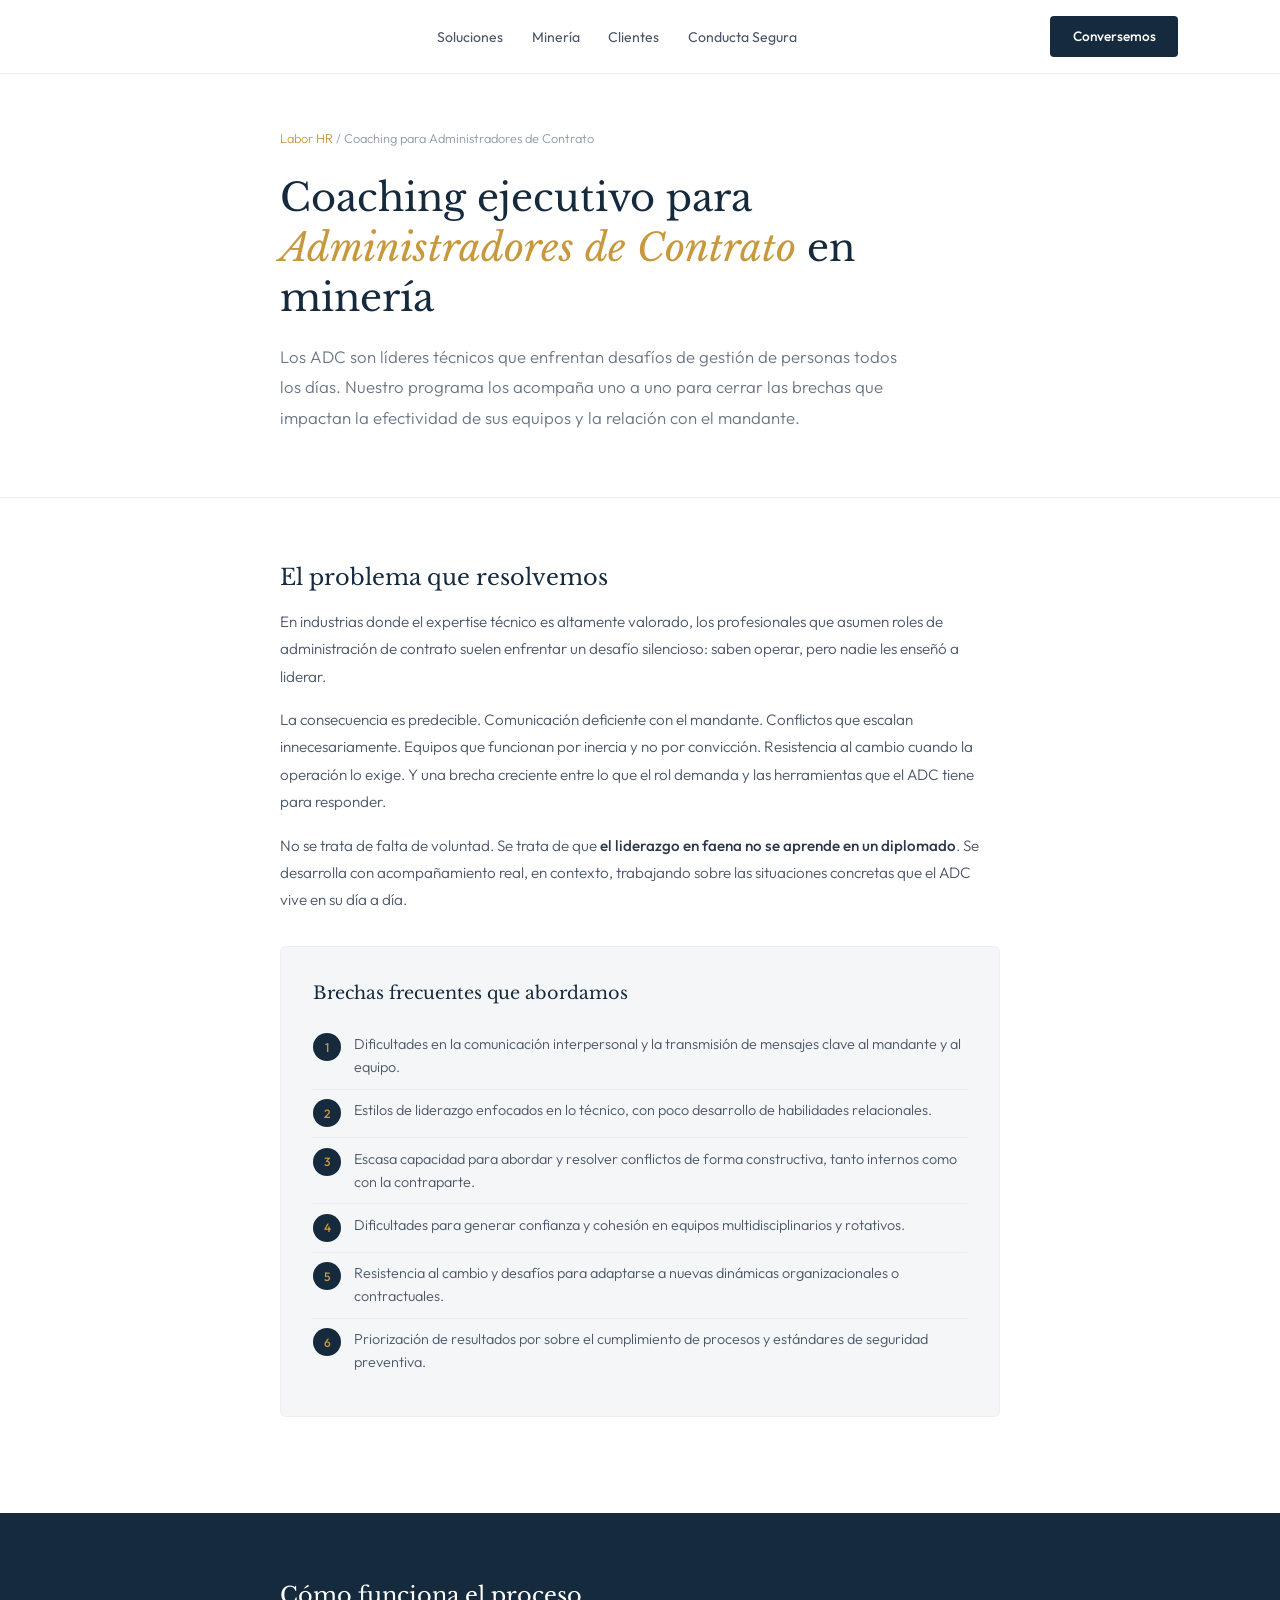
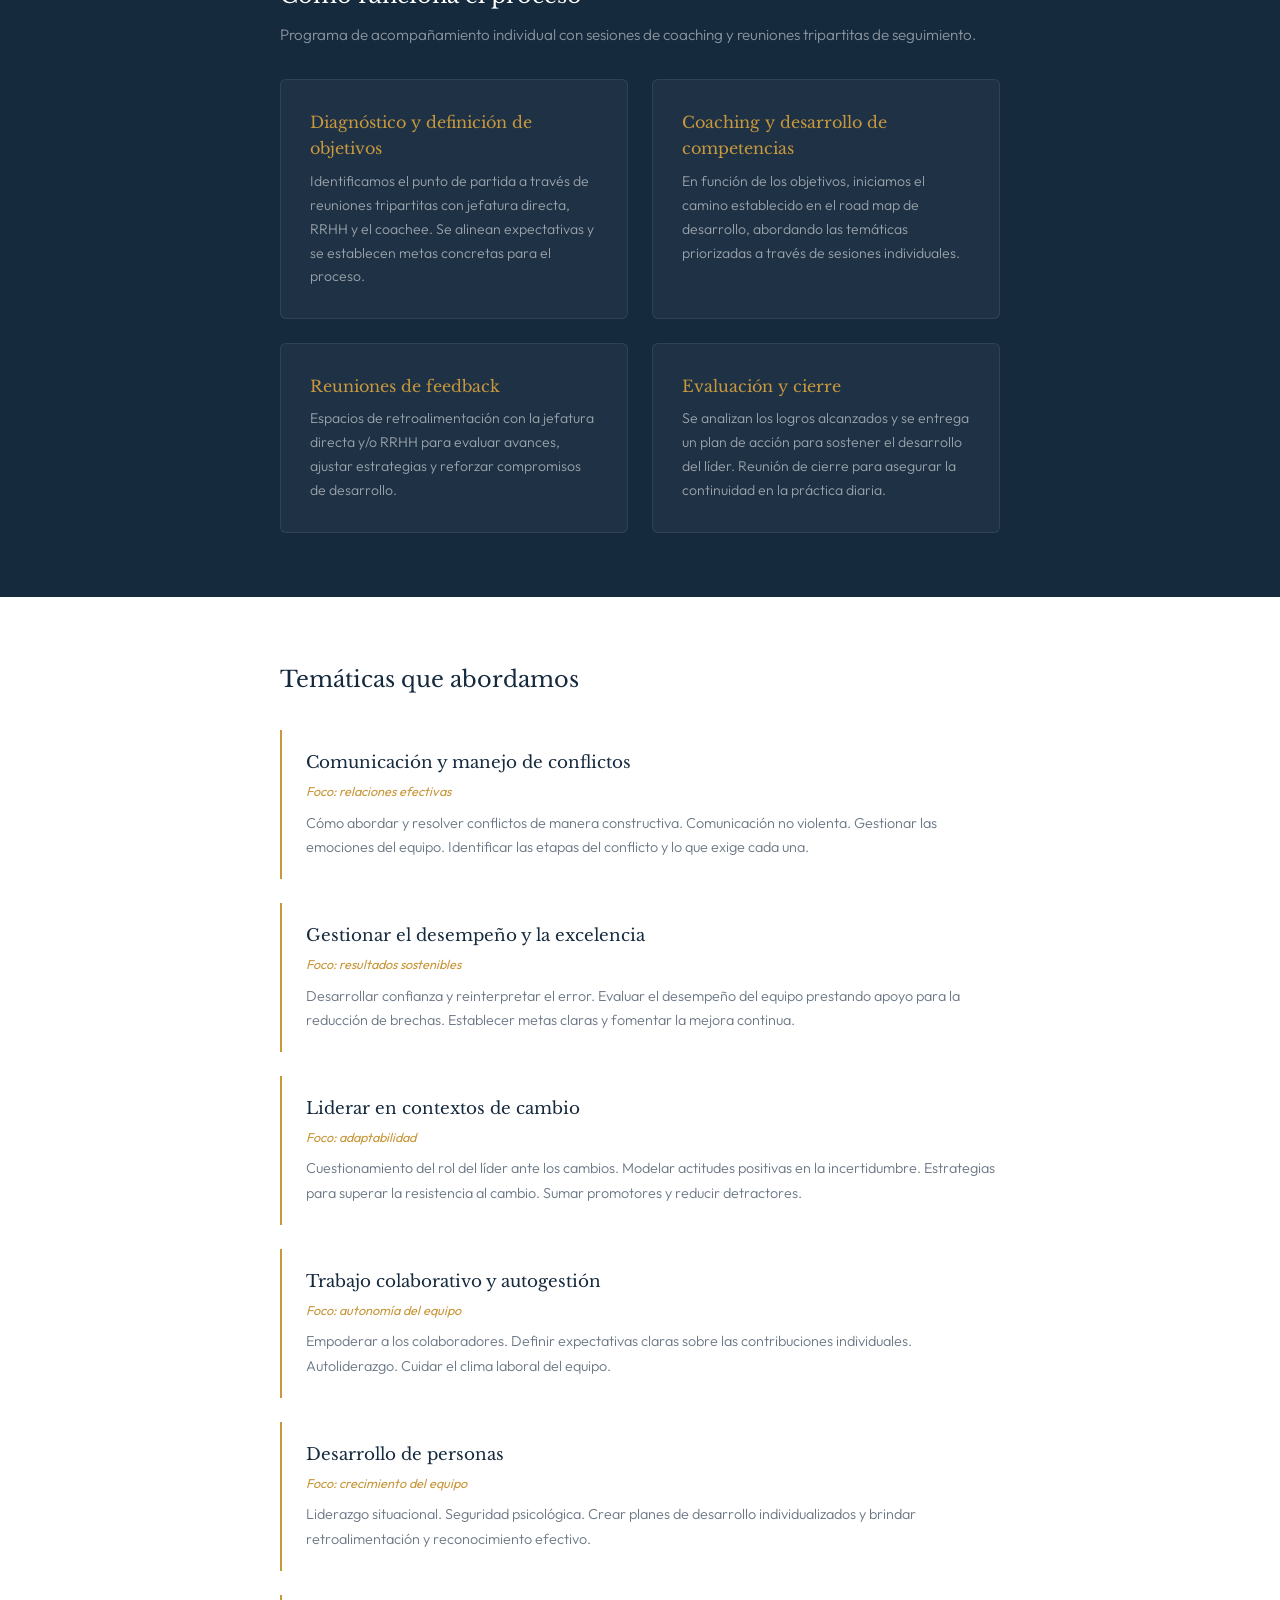
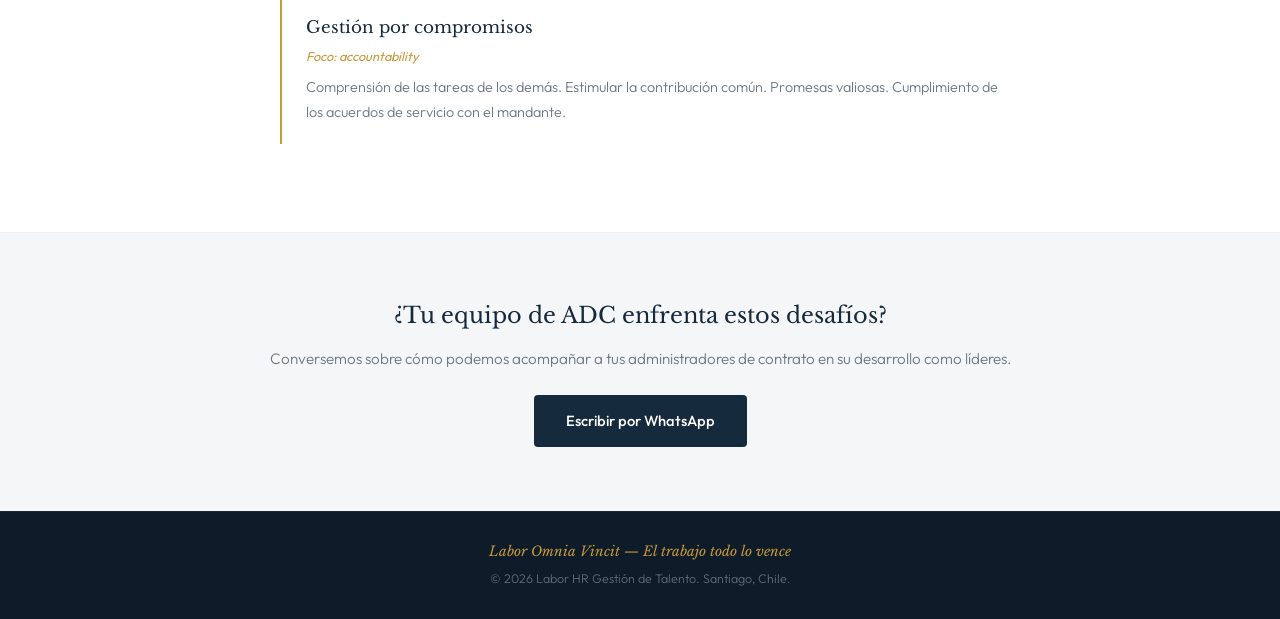
==== coaching-adc.html @ c56de36b "Add files via upload" ====
<!DOCTYPE html>
<html lang="es">
<head>
    <meta charset="UTF-8">
    <meta name="viewport" content="width=device-width, initial-scale=1.0">
    <title>Coaching para Administradores de Contrato en Minería | Labor HR Chile</title>
    <meta name="description" content="Programa de coaching ejecutivo especializado en administradores de contrato (ADC) para minería e infraestructura. Desarrollo de liderazgo, comunicación y gestión de equipos en faena. Labor HR Chile.">
    <meta name="keywords" content="coaching administrador de contrato, coaching ADC minería, desarrollo liderazgo minería, coaching ejecutivo faena, administrador de contrato capacitación, liderazgo minería Chile">
    <link rel="canonical" href="https://laborhr.cl/coaching-adc.html">
    <link rel="preconnect" href="https://fonts.googleapis.com">
    <link rel="preconnect" href="https://fonts.gstatic.com" crossorigin>
    <link href="https://fonts.googleapis.com/css2?family=Libre+Baskerville:ital,wght@0,400;0,700;1,400&family=Outfit:wght@300;400;500;600&display=swap" rel="stylesheet">
    <style>
        :root {
            --navy: #162A3E; --navy-mid: #1E3A52; --navy-deep: #0E1C2A;
            --gold: #C8983C; --gold-light: #D4AC5A; --gold-pale: #F5EDD6;
            --white: #FFFFFF; --gray-50: #F5F6F8; --gray-100: #ECEEF1;
            --gray-200: #D8DDE3; --gray-400: #8E99A4; --gray-500: #6B7785;
            --gray-600: #4A5568; --gray-800: #2D3748;
            --font-display: 'Libre Baskerville', Georgia, serif;
            --font-body: 'Outfit', system-ui, sans-serif;
        }
        *, *::before, *::after { margin: 0; padding: 0; box-sizing: border-box; }
        html { scroll-behavior: smooth; font-size: 16px; }
        body { font-family: var(--font-body); color: var(--gray-800); line-height: 1.65; background: var(--white); }

        /* NAV */
        nav { position: fixed; top: 0; left: 0; right: 0; z-index: 100; background: rgba(255,255,255,0.97); backdrop-filter: blur(12px); border-bottom: 1px solid var(--gray-100); }
        .nav-inner { max-width: 1140px; margin: 0 auto; display: flex; align-items: center; justify-content: space-between; padding: 0.8rem 2rem; }
        .nav-logo img { height: 40px; width: auto; }
        .nav-links { display: flex; gap: 1.8rem; list-style: none; align-items: center; }
        .nav-links a { color: var(--gray-600); text-decoration: none; font-size: 0.88rem; font-weight: 400; transition: color 0.2s; }
        .nav-links a:hover { color: var(--navy); }
        .nav-cta { background: var(--navy); color: var(--white); padding: 0.55rem 1.4rem; border-radius: 4px; text-decoration: none; font-weight: 500; font-size: 0.85rem; transition: all 0.2s; }
        .nav-cta:hover { background: var(--navy-mid); }
        .hamburger { display: none; background: none; border: none; cursor: pointer; padding: 0.5rem; }
        .hamburger span { display: block; width: 22px; height: 1.5px; background: var(--navy); margin: 5px 0; }

        /* PAGE HERO */
        .page-hero {
            padding: 8rem 2rem 4rem; background: var(--white);
            border-bottom: 1px solid var(--gray-100);
        }
        .page-hero-inner { max-width: 720px; margin: 0 auto; }
        .breadcrumb { font-size: 0.8rem; color: var(--gray-400); margin-bottom: 1.5rem; font-weight: 300; }
        .breadcrumb a { color: var(--gold); text-decoration: none; }
        .breadcrumb a:hover { text-decoration: underline; }
        .page-hero h1 {
            font-family: var(--font-display); font-size: clamp(1.8rem, 3.5vw, 2.4rem);
            color: var(--navy); line-height: 1.3; margin-bottom: 1.2rem; font-weight: 400;
        }
        .page-hero h1 em { font-style: italic; color: var(--gold); }
        .page-hero .lead {
            color: var(--gray-500); font-size: 1.05rem; line-height: 1.8; font-weight: 300; max-width: 620px;
        }

        /* CONTENT */
        .content { padding: 4rem 2rem; }
        .content-inner { max-width: 720px; margin: 0 auto; }
        .content h2 {
            font-family: var(--font-display); font-size: 1.4rem; color: var(--navy);
            margin: 3rem 0 1rem; font-weight: 400; line-height: 1.35;
        }
        .content h2:first-child { margin-top: 0; }
        .content p {
            color: var(--gray-600); font-size: 0.95rem; line-height: 1.8; margin-bottom: 1rem; font-weight: 300;
        }
        .content strong { font-weight: 500; color: var(--gray-800); }

        /* BRECHAS */
        .brechas {
            background: var(--gray-50); border: 1px solid var(--gray-100);
            border-radius: 6px; padding: 2rem; margin: 2rem 0;
        }
        .brechas h3 {
            font-family: var(--font-display); font-size: 1.1rem; color: var(--navy);
            margin-bottom: 1rem; font-weight: 400;
        }
        .brecha-item {
            display: flex; align-items: flex-start; gap: 0.8rem;
            padding: 0.6rem 0; border-bottom: 1px solid var(--gray-100);
            color: var(--gray-600); font-size: 0.9rem; line-height: 1.6; font-weight: 300;
        }
        .brecha-item:last-child { border-bottom: none; }
        .brecha-num {
            flex-shrink: 0; width: 28px; height: 28px; border-radius: 50%;
            background: var(--navy); color: var(--gold); font-size: 0.75rem; font-weight: 500;
            display: flex; align-items: center; justify-content: center;
        }

        /* PROCESO */
        .proceso {
            background: var(--navy); color: var(--white); padding: 4rem 2rem;
        }
        .proceso-inner { max-width: 720px; margin: 0 auto; }
        .proceso h2 {
            font-family: var(--font-display); font-size: 1.4rem; color: var(--white);
            margin-bottom: 0.5rem; font-weight: 400;
        }
        .proceso .subtitle { color: rgba(255,255,255,0.5); font-size: 0.95rem; margin-bottom: 2rem; font-weight: 300; }
        .proceso-steps { display: grid; grid-template-columns: 1fr 1fr; gap: 1.5rem; }
        .proceso-step {
            background: rgba(255,255,255,0.04); border: 1px solid rgba(255,255,255,0.08);
            border-radius: 6px; padding: 1.8rem;
        }
        .proceso-step h4 {
            font-family: var(--font-display); color: var(--gold); font-size: 1rem;
            margin-bottom: 0.5rem; font-weight: 400;
        }
        .proceso-step p { color: rgba(255,255,255,0.55); font-size: 0.88rem; line-height: 1.7; font-weight: 300; }

        /* MÓDULOS */
        .modulos { padding: 4rem 2rem; background: var(--white); }
        .modulos-inner { max-width: 720px; margin: 0 auto; }
        .modulos h2 {
            font-family: var(--font-display); font-size: 1.4rem; color: var(--navy);
            margin-bottom: 2rem; font-weight: 400;
        }
        .modulo {
            border-left: 2px solid var(--gold); padding: 1.2rem 0 1.2rem 1.5rem;
            margin-bottom: 1.5rem;
        }
        .modulo h3 {
            font-family: var(--font-display); color: var(--navy); font-size: 1.05rem;
            margin-bottom: 0.3rem; font-weight: 400;
        }
        .modulo .foco { color: var(--gold); font-size: 0.8rem; font-style: italic; margin-bottom: 0.5rem; }
        .modulo p { color: var(--gray-500); font-size: 0.9rem; line-height: 1.7; font-weight: 300; }

        /* CTA */
        .cta-section {
            background: var(--gray-50); padding: 4rem 2rem; text-align: center;
            border-top: 1px solid var(--gray-100);
        }
        .cta-section h2 {
            font-family: var(--font-display); font-size: 1.4rem; color: var(--navy);
            margin-bottom: 0.8rem; font-weight: 400;
        }
        .cta-section p { color: var(--gray-500); font-size: 0.95rem; margin-bottom: 1.5rem; font-weight: 300; }
        .btn-primary {
            background: var(--navy); color: var(--white);
            padding: 0.85rem 2rem; border-radius: 4px; text-decoration: none;
            font-weight: 500; font-size: 0.92rem; transition: all 0.3s; display: inline-block;
        }
        .btn-primary:hover { background: var(--navy-mid); }

        /* FOOTER */
        footer { background: var(--navy-deep); border-top: 1px solid rgba(255,255,255,0.05); padding: 1.8rem 2rem; text-align: center; }
        footer p { color: rgba(255,255,255,0.35); font-size: 0.78rem; font-weight: 300; }
        footer .lema { color: var(--gold); font-style: italic; font-family: var(--font-display); font-size: 0.85rem; margin-bottom: 0.4rem; font-weight: 400; }

        @media (max-width: 960px) {
            .nav-links { display: none; }
            .hamburger { display: block; }
            .nav-links.active { display: flex; flex-direction: column; position: absolute; top: 100%; left: 0; right: 0; background: var(--white); padding: 1.5rem 2rem; gap: 1rem; border-bottom: 1px solid var(--gray-100); }
            .proceso-steps { grid-template-columns: 1fr; }
        }
        @media (max-width: 640px) {
            .page-hero { padding: 7rem 1.5rem 3rem; }
            .content, .modulos, .cta-section { padding: 3rem 1.5rem; }
            .proceso { padding: 3rem 1.5rem; }
        }
    </style>
</head>
<body>

<nav>
    <div class="nav-inner">
        <a href="/" class="nav-logo"><img src="logo.png" alt="Labor HR"></a>
        <ul class="nav-links" id="navLinks">
            <li><a href="index.html#servicios">Soluciones</a></li>
            <li><a href="index.html#mineria">Minería</a></li>
            <li><a href="index.html#clientes">Clientes</a></li>
            <li><a href="conducta-segura.html">Conducta Segura</a></li>
        </ul>
        <a href="index.html#contacto" class="nav-cta">Conversemos</a>
        <button class="hamburger" onclick="document.getElementById('navLinks').classList.toggle('active')" aria-label="Menú">
            <span></span><span></span><span></span>
        </button>
    </div>
</nav>

<section class="page-hero">
    <div class="page-hero-inner">
        <div class="breadcrumb"><a href="index.html">Labor HR</a> / Coaching para Administradores de Contrato</div>
        <h1>Coaching ejecutivo para <em>Administradores de Contrato</em> en minería</h1>
        <p class="lead">Los ADC son líderes técnicos que enfrentan desafíos de gestión de personas todos los días. Nuestro programa los acompaña uno a uno para cerrar las brechas que impactan la efectividad de sus equipos y la relación con el mandante.</p>
    </div>
</section>

<section class="content">
    <div class="content-inner">
        <h2>El problema que resolvemos</h2>
        <p>En industrias donde el expertise técnico es altamente valorado, los profesionales que asumen roles de administración de contrato suelen enfrentar un desafío silencioso: saben operar, pero nadie les enseñó a liderar.</p>
        <p>La consecuencia es predecible. Comunicación deficiente con el mandante. Conflictos que escalan innecesariamente. Equipos que funcionan por inercia y no por convicción. Resistencia al cambio cuando la operación lo exige. Y una brecha creciente entre lo que el rol demanda y las herramientas que el ADC tiene para responder.</p>
        <p>No se trata de falta de voluntad. Se trata de que <strong>el liderazgo en faena no se aprende en un diplomado</strong>. Se desarrolla con acompañamiento real, en contexto, trabajando sobre las situaciones concretas que el ADC vive en su día a día.</p>

        <div class="brechas">
            <h3>Brechas frecuentes que abordamos</h3>
            <div class="brecha-item">
                <span class="brecha-num">1</span>
                <span>Dificultades en la comunicación interpersonal y la transmisión de mensajes clave al mandante y al equipo.</span>
            </div>
            <div class="brecha-item">
                <span class="brecha-num">2</span>
                <span>Estilos de liderazgo enfocados en lo técnico, con poco desarrollo de habilidades relacionales.</span>
            </div>
            <div class="brecha-item">
                <span class="brecha-num">3</span>
                <span>Escasa capacidad para abordar y resolver conflictos de forma constructiva, tanto internos como con la contraparte.</span>
            </div>
            <div class="brecha-item">
                <span class="brecha-num">4</span>
                <span>Dificultades para generar confianza y cohesión en equipos multidisciplinarios y rotativos.</span>
            </div>
            <div class="brecha-item">
                <span class="brecha-num">5</span>
                <span>Resistencia al cambio y desafíos para adaptarse a nuevas dinámicas organizacionales o contractuales.</span>
            </div>
            <div class="brecha-item">
                <span class="brecha-num">6</span>
                <span>Priorización de resultados por sobre el cumplimiento de procesos y estándares de seguridad preventiva.</span>
            </div>
        </div>
    </div>
</section>

<section class="proceso">
    <div class="proceso-inner">
        <h2>Cómo funciona el proceso</h2>
        <p class="subtitle">Programa de acompañamiento individual con sesiones de coaching y reuniones tripartitas de seguimiento.</p>
        <div class="proceso-steps">
            <div class="proceso-step">
                <h4>Diagnóstico y definición de objetivos</h4>
                <p>Identificamos el punto de partida a través de reuniones tripartitas con jefatura directa, RRHH y el coachee. Se alinean expectativas y se establecen metas concretas para el proceso.</p>
            </div>
            <div class="proceso-step">
                <h4>Coaching y desarrollo de competencias</h4>
                <p>En función de los objetivos, iniciamos el camino establecido en el road map de desarrollo, abordando las temáticas priorizadas a través de sesiones individuales.</p>
            </div>
            <div class="proceso-step">
                <h4>Reuniones de feedback</h4>
                <p>Espacios de retroalimentación con la jefatura directa y/o RRHH para evaluar avances, ajustar estrategias y reforzar compromisos de desarrollo.</p>
            </div>
            <div class="proceso-step">
                <h4>Evaluación y cierre</h4>
                <p>Se analizan los logros alcanzados y se entrega un plan de acción para sostener el desarrollo del líder. Reunión de cierre para asegurar la continuidad en la práctica diaria.</p>
            </div>
        </div>
    </div>
</section>

<section class="modulos">
    <div class="modulos-inner">
        <h2>Temáticas que abordamos</h2>
        <div class="modulo">
            <h3>Comunicación y manejo de conflictos</h3>
            <div class="foco">Foco: relaciones efectivas</div>
            <p>Cómo abordar y resolver conflictos de manera constructiva. Comunicación no violenta. Gestionar las emociones del equipo. Identificar las etapas del conflicto y lo que exige cada una.</p>
        </div>
        <div class="modulo">
            <h3>Gestionar el desempeño y la excelencia</h3>
            <div class="foco">Foco: resultados sostenibles</div>
            <p>Desarrollar confianza y reinterpretar el error. Evaluar el desempeño del equipo prestando apoyo para la reducción de brechas. Establecer metas claras y fomentar la mejora continua.</p>
        </div>
        <div class="modulo">
            <h3>Liderar en contextos de cambio</h3>
            <div class="foco">Foco: adaptabilidad</div>
            <p>Cuestionamiento del rol del líder ante los cambios. Modelar actitudes positivas en la incertidumbre. Estrategias para superar la resistencia al cambio. Sumar promotores y reducir detractores.</p>
        </div>
        <div class="modulo">
            <h3>Trabajo colaborativo y autogestión</h3>
            <div class="foco">Foco: autonomía del equipo</div>
            <p>Empoderar a los colaboradores. Definir expectativas claras sobre las contribuciones individuales. Autoliderazgo. Cuidar el clima laboral del equipo.</p>
        </div>
        <div class="modulo">
            <h3>Desarrollo de personas</h3>
            <div class="foco">Foco: crecimiento del equipo</div>
            <p>Liderazgo situacional. Seguridad psicológica. Crear planes de desarrollo individualizados y brindar retroalimentación y reconocimiento efectivo.</p>
        </div>
        <div class="modulo">
            <h3>Gestión por compromisos</h3>
            <div class="foco">Foco: accountability</div>
            <p>Comprensión de las tareas de los demás. Estimular la contribución común. Promesas valiosas. Cumplimiento de los acuerdos de servicio con el mandante.</p>
        </div>
    </div>
</section>

<section class="cta-section">
    <h2>¿Tu equipo de ADC enfrenta estos desafíos?</h2>
    <p>Conversemos sobre cómo podemos acompañar a tus administradores de contrato en su desarrollo como líderes.</p>
    <a href="https://wa.me/56996747563" class="btn-primary" target="_blank">Escribir por WhatsApp</a>
</section>

<footer>
    <p class="lema">Labor Omnia Vincit — El trabajo todo lo vence</p>
    <p>&copy; 2026 Labor HR Gestión de Talento. Santiago, Chile.</p>
</footer>

</body>
</html>
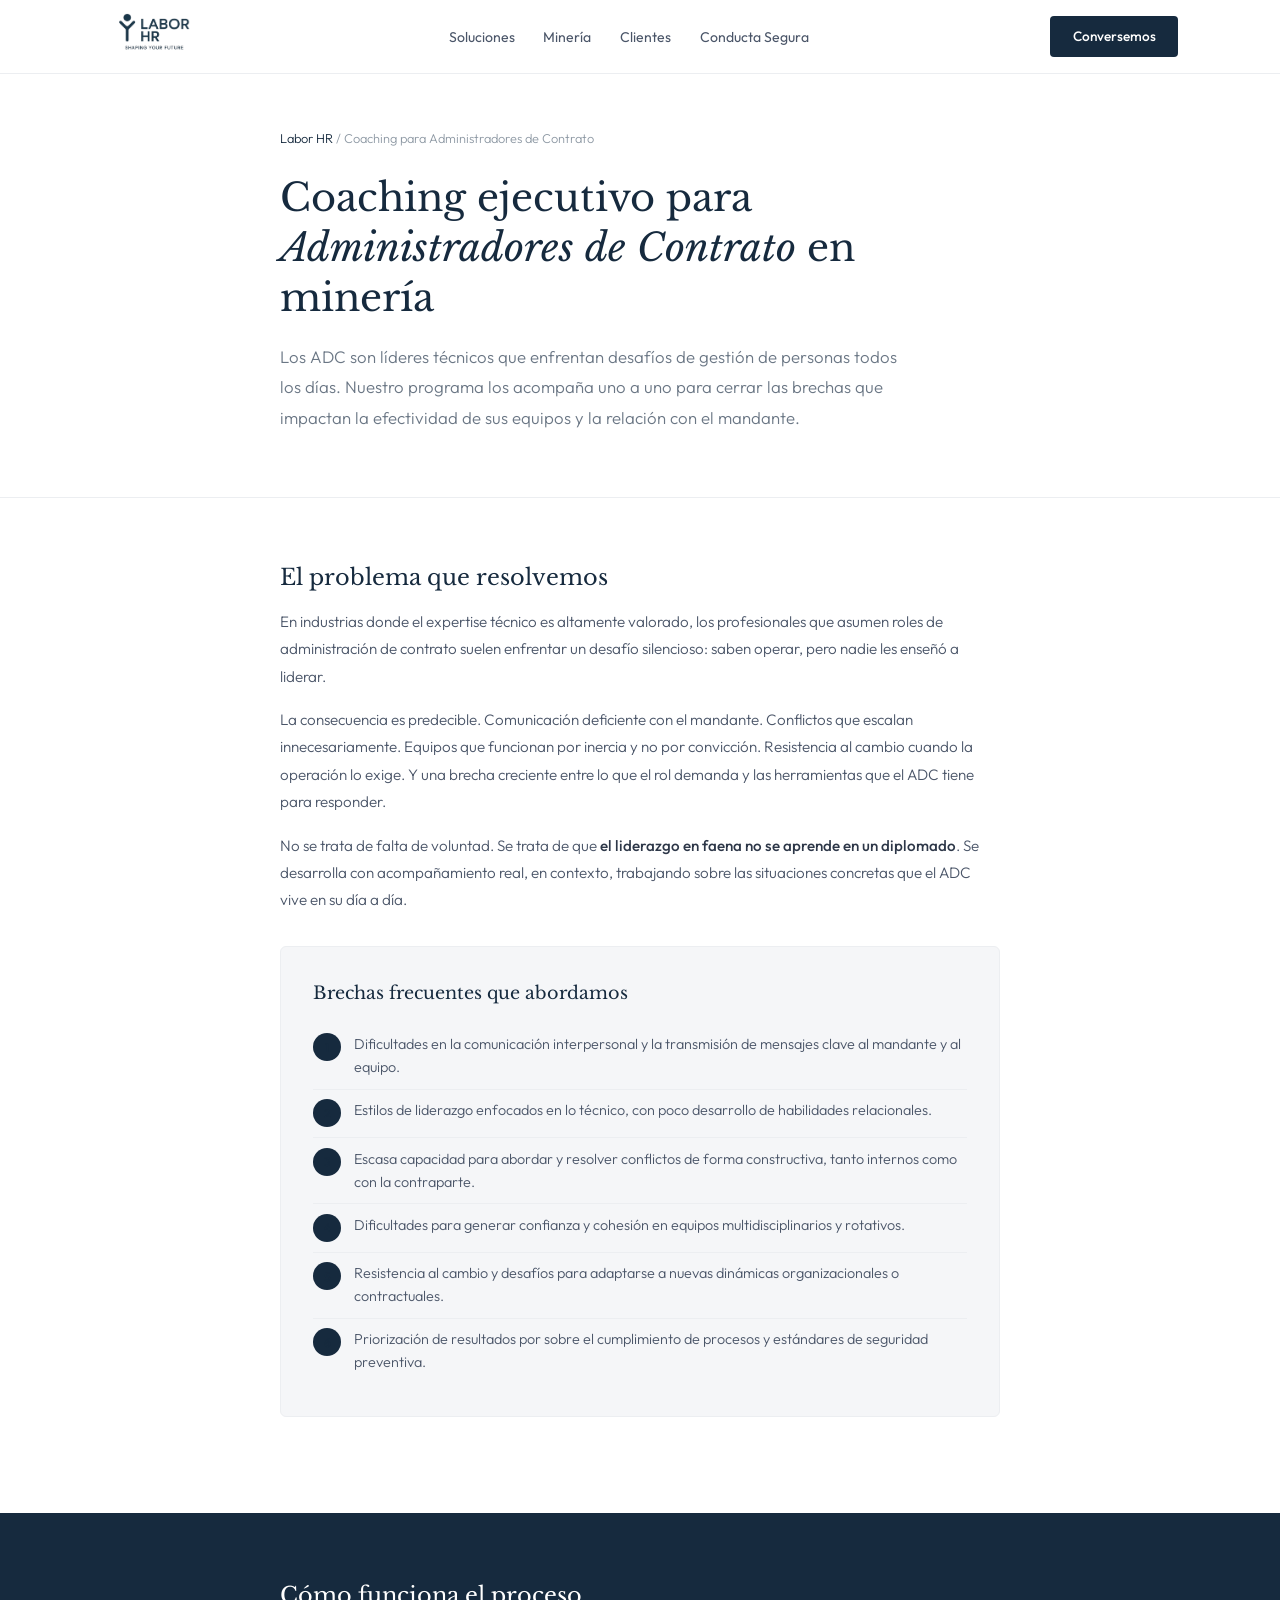
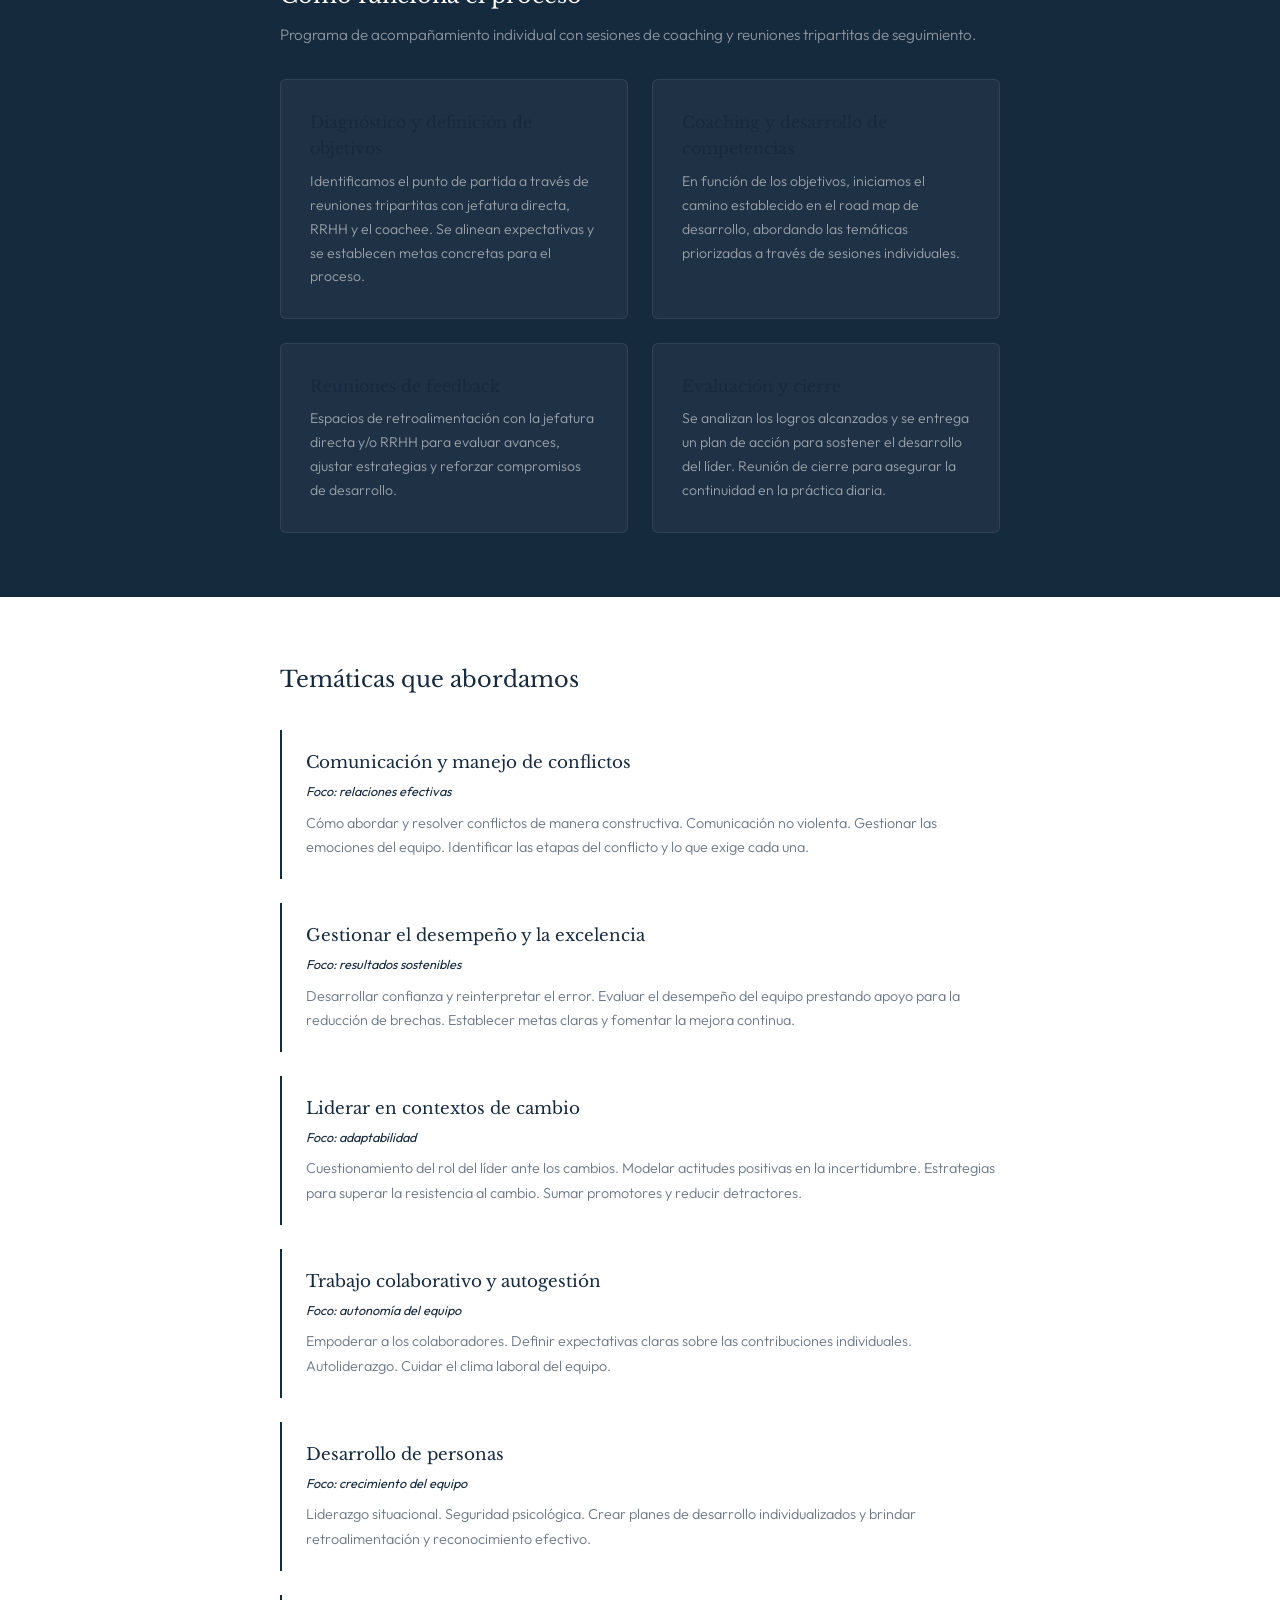
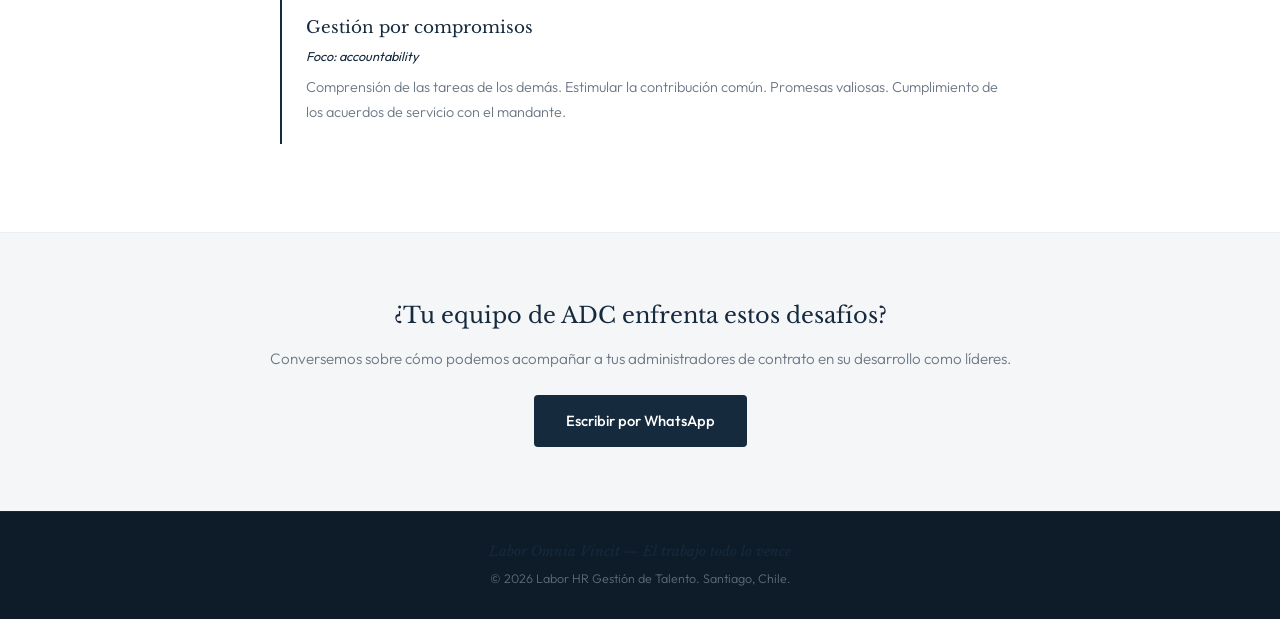
==== commit eab25fb8: "Add files via upload" ====
--- a/coaching-adc.html
+++ b/coaching-adc.html
@@ -13,7 +13,7 @@
     <style>
         :root {
             --navy: #162A3E; --navy-mid: #1E3A52; --navy-deep: #0E1C2A;
-            --gold: #C8983C; --gold-light: #D4AC5A; --gold-pale: #F5EDD6;
+            --accent: #162A3E; --accent-light: #1C3450; --accent-pale: #F1F3F5;
             --white: #FFFFFF; --gray-50: #F5F6F8; --gray-100: #ECEEF1;
             --gray-200: #D8DDE3; --gray-400: #8E99A4; --gray-500: #6B7785;
             --gray-600: #4A5568; --gray-800: #2D3748;
@@ -43,13 +43,13 @@
         }
         .page-hero-inner { max-width: 720px; margin: 0 auto; }
         .breadcrumb { font-size: 0.8rem; color: var(--gray-400); margin-bottom: 1.5rem; font-weight: 300; }
-        .breadcrumb a { color: var(--gold); text-decoration: none; }
+        .breadcrumb a { color: var(--accent); text-decoration: none; }
         .breadcrumb a:hover { text-decoration: underline; }
         .page-hero h1 {
             font-family: var(--font-display); font-size: clamp(1.8rem, 3.5vw, 2.4rem);
             color: var(--navy); line-height: 1.3; margin-bottom: 1.2rem; font-weight: 400;
         }
-        .page-hero h1 em { font-style: italic; color: var(--gold); }
+        .page-hero h1 em { font-style: italic; color: var(--accent); }
         .page-hero .lead {
             color: var(--gray-500); font-size: 1.05rem; line-height: 1.8; font-weight: 300; max-width: 620px;
         }
@@ -84,7 +84,7 @@
         .brecha-item:last-child { border-bottom: none; }
         .brecha-num {
             flex-shrink: 0; width: 28px; height: 28px; border-radius: 50%;
-            background: var(--navy); color: var(--gold); font-size: 0.75rem; font-weight: 500;
+            background: var(--navy); color: var(--accent); font-size: 0.75rem; font-weight: 500;
             display: flex; align-items: center; justify-content: center;
         }
 
@@ -104,7 +104,7 @@
             border-radius: 6px; padding: 1.8rem;
         }
         .proceso-step h4 {
-            font-family: var(--font-display); color: var(--gold); font-size: 1rem;
+            font-family: var(--font-display); color: var(--accent); font-size: 1rem;
             margin-bottom: 0.5rem; font-weight: 400;
         }
         .proceso-step p { color: rgba(255,255,255,0.55); font-size: 0.88rem; line-height: 1.7; font-weight: 300; }
@@ -117,14 +117,14 @@
             margin-bottom: 2rem; font-weight: 400;
         }
         .modulo {
-            border-left: 2px solid var(--gold); padding: 1.2rem 0 1.2rem 1.5rem;
+            border-left: 2px solid var(--accent); padding: 1.2rem 0 1.2rem 1.5rem;
             margin-bottom: 1.5rem;
         }
         .modulo h3 {
             font-family: var(--font-display); color: var(--navy); font-size: 1.05rem;
             margin-bottom: 0.3rem; font-weight: 400;
         }
-        .modulo .foco { color: var(--gold); font-size: 0.8rem; font-style: italic; margin-bottom: 0.5rem; }
+        .modulo .foco { color: var(--accent); font-size: 0.8rem; font-style: italic; margin-bottom: 0.5rem; }
         .modulo p { color: var(--gray-500); font-size: 0.9rem; line-height: 1.7; font-weight: 300; }
 
         /* CTA */
@@ -147,7 +147,7 @@
         /* FOOTER */
         footer { background: var(--navy-deep); border-top: 1px solid rgba(255,255,255,0.05); padding: 1.8rem 2rem; text-align: center; }
         footer p { color: rgba(255,255,255,0.35); font-size: 0.78rem; font-weight: 300; }
-        footer .lema { color: var(--gold); font-style: italic; font-family: var(--font-display); font-size: 0.85rem; margin-bottom: 0.4rem; font-weight: 400; }
+        footer .lema { color: var(--accent); font-style: italic; font-family: var(--font-display); font-size: 0.85rem; margin-bottom: 0.4rem; font-weight: 400; }
 
         @media (max-width: 960px) {
             .nav-links { display: none; }
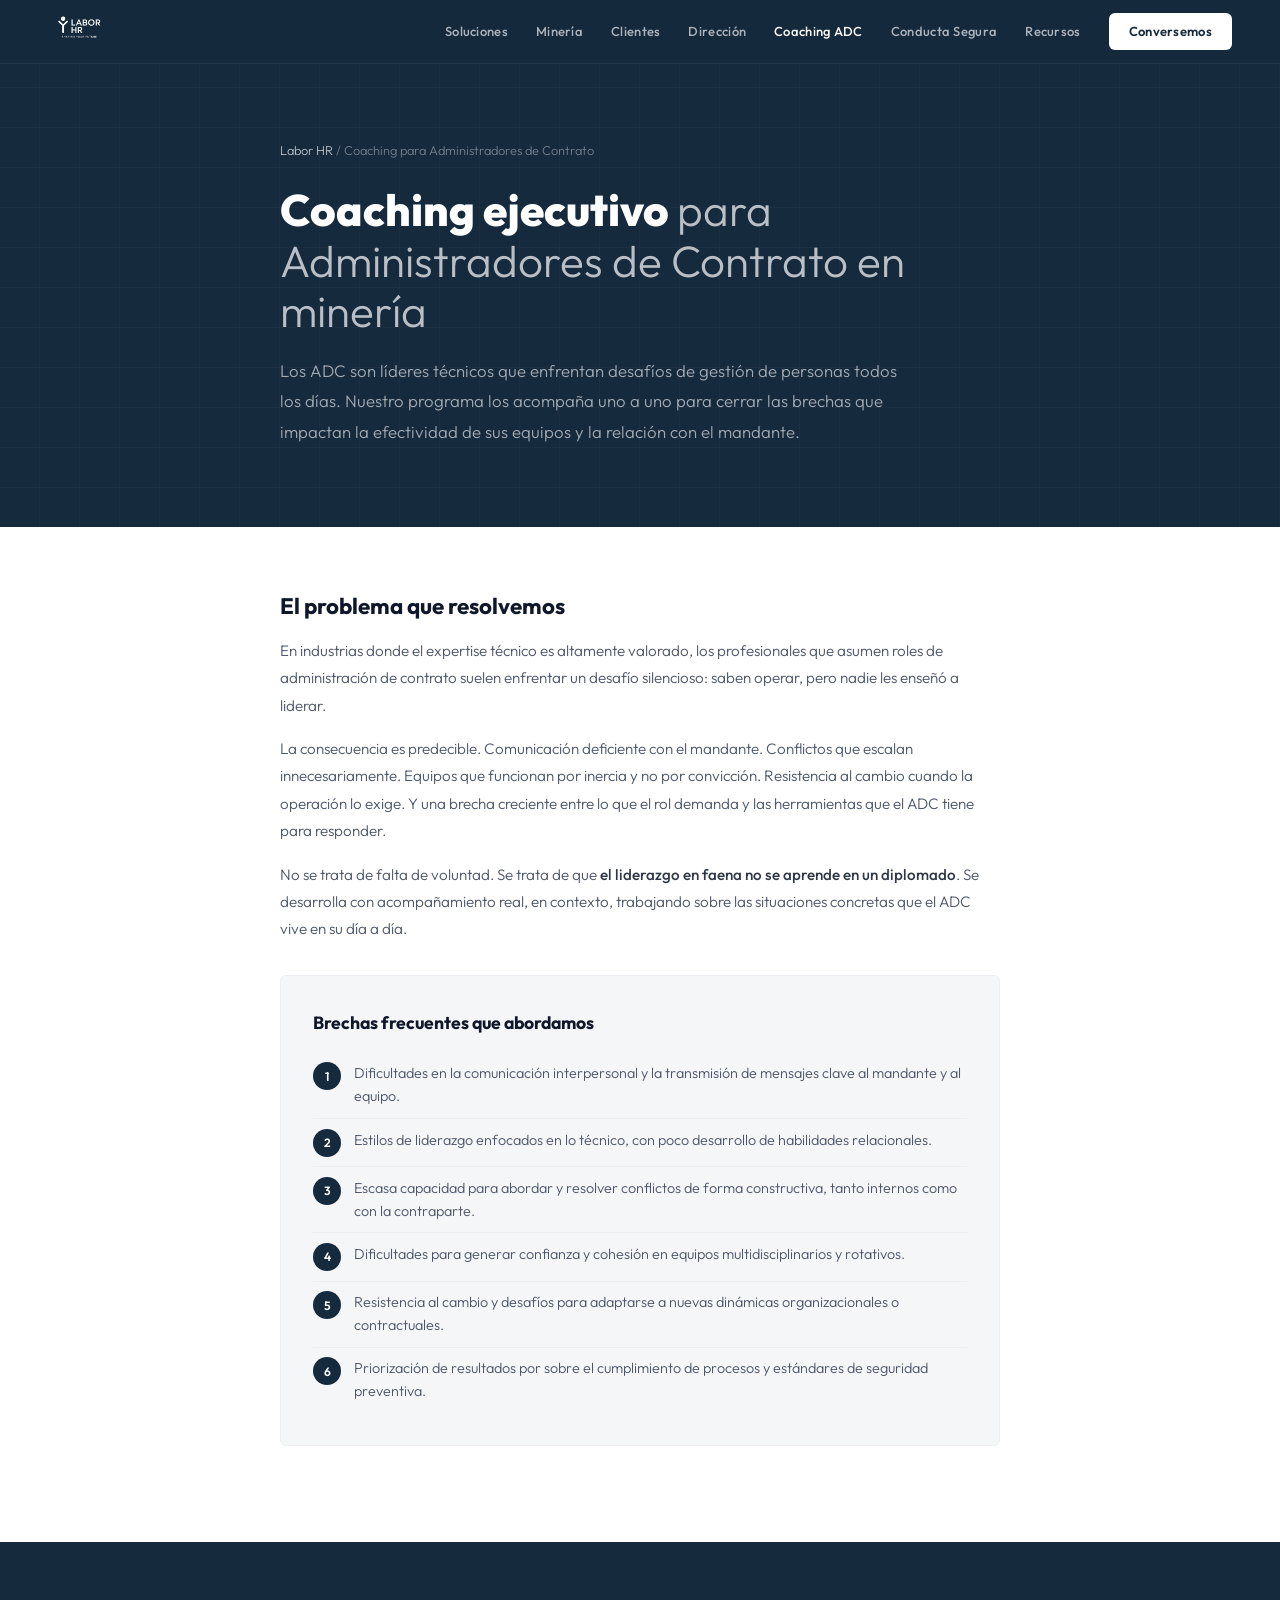
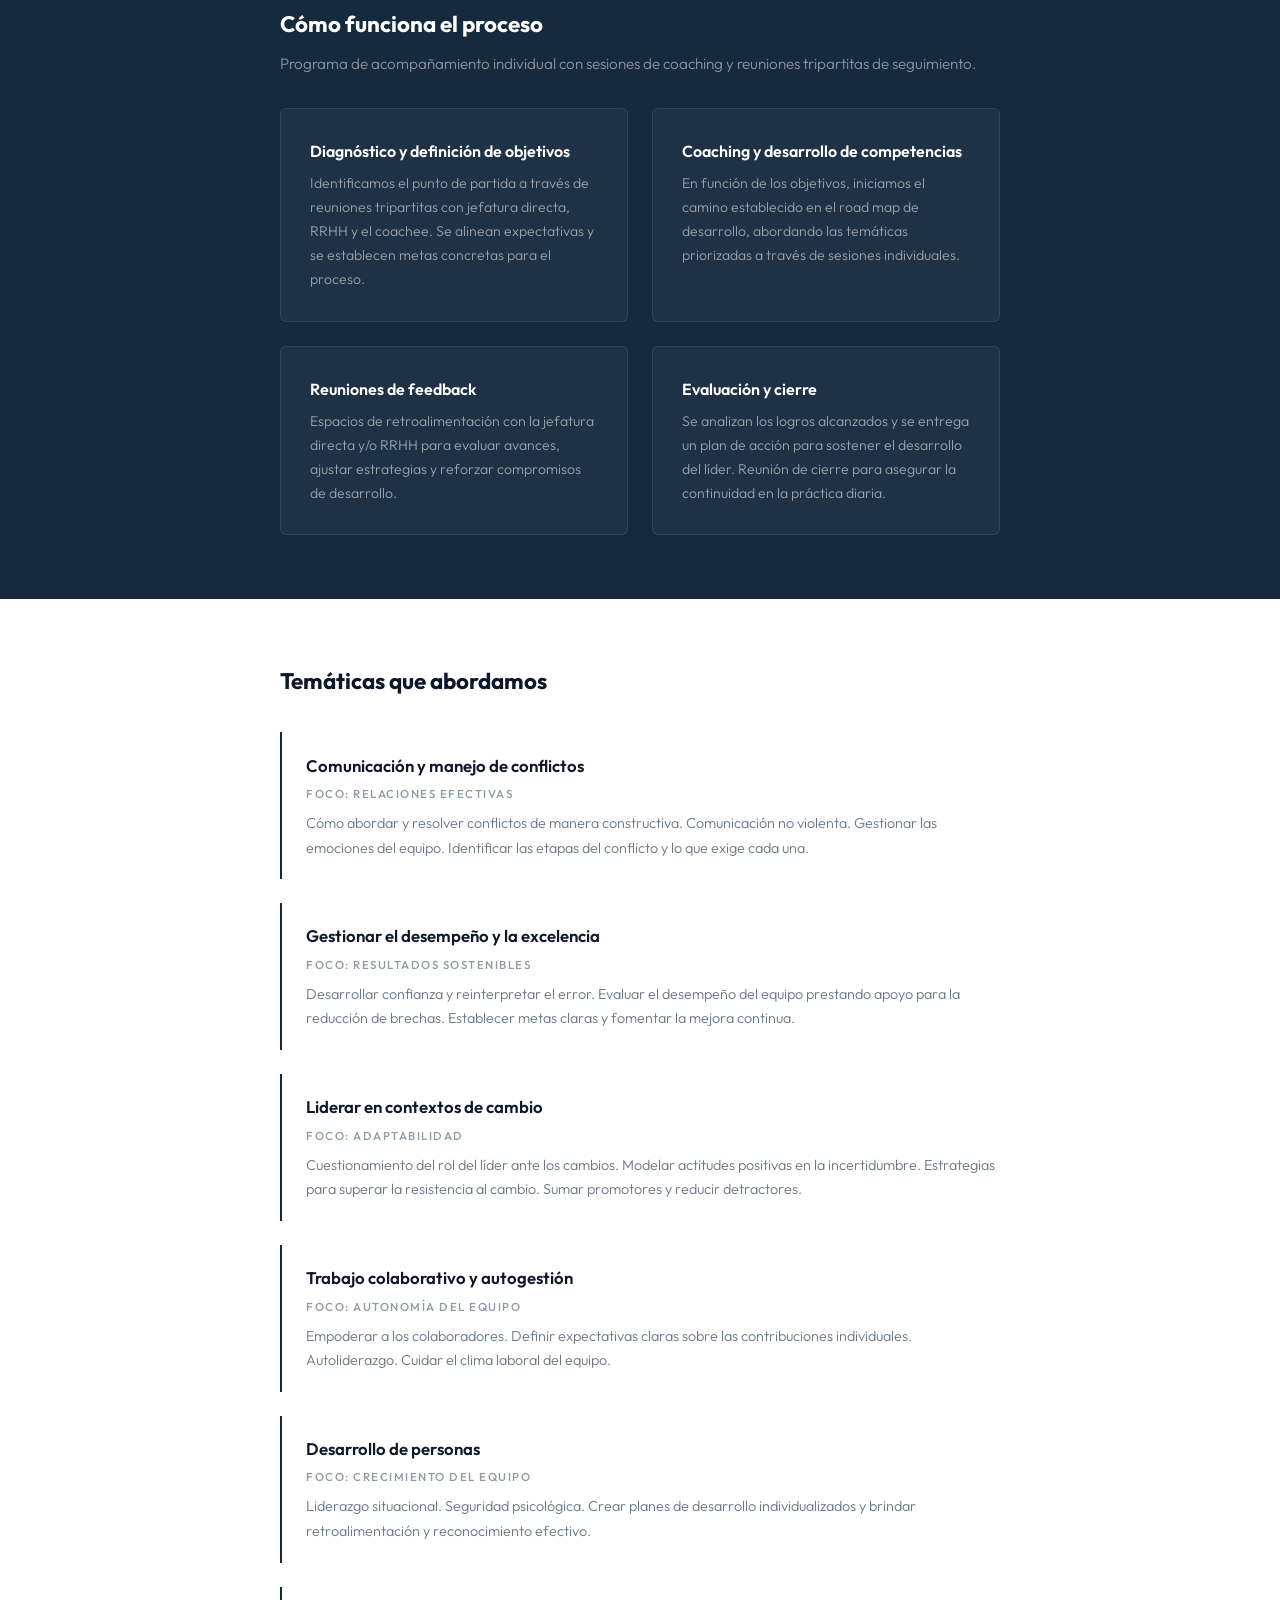
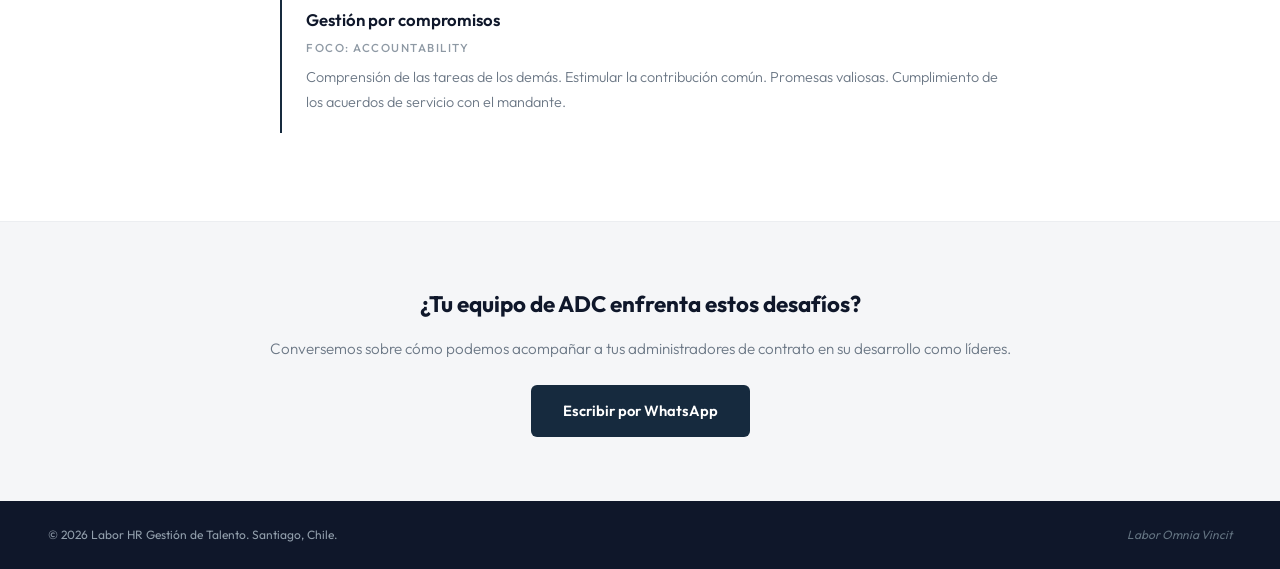
==== commit d4223b5d: "Add files via upload" ====
--- a/coaching-adc.html
+++ b/coaching-adc.html
@@ -9,7 +9,7 @@
     <link rel="canonical" href="https://laborhr.cl/coaching-adc.html">
     <link rel="preconnect" href="https://fonts.googleapis.com">
     <link rel="preconnect" href="https://fonts.gstatic.com" crossorigin>
-    <link href="https://fonts.googleapis.com/css2?family=Libre+Baskerville:ital,wght@0,400;0,700;1,400&family=Outfit:wght@300;400;500;600&display=swap" rel="stylesheet">
+    <link href="https://fonts.googleapis.com/css2?family=Outfit:wght@300;400;500;600;700;800&display=swap" rel="stylesheet">
     <style>
         :root {
             --navy: #162A3E; --navy-mid: #1E3A52; --navy-deep: #0E1C2A;
@@ -17,7 +17,7 @@
             --white: #FFFFFF; --gray-50: #F5F6F8; --gray-100: #ECEEF1;
             --gray-200: #D8DDE3; --gray-400: #8E99A4; --gray-500: #6B7785;
             --gray-600: #4A5568; --gray-800: #2D3748;
-            --font-display: 'Libre Baskerville', Georgia, serif;
+            --font-display: 'Outfit', system-ui, sans-serif; --slate-900: #0F172A;
             --font-body: 'Outfit', system-ui, sans-serif;
         }
         *, *::before, *::after { margin: 0; padding: 0; box-sizing: border-box; }
@@ -25,41 +25,38 @@
         body { font-family: var(--font-body); color: var(--gray-800); line-height: 1.65; background: var(--white); }
 
         /* NAV */
-        nav { position: fixed; top: 0; left: 0; right: 0; z-index: 100; background: rgba(255,255,255,0.97); backdrop-filter: blur(12px); border-bottom: 1px solid var(--gray-100); }
-        .nav-inner { max-width: 1140px; margin: 0 auto; display: flex; align-items: center; justify-content: space-between; padding: 0.8rem 2rem; }
-        .nav-logo img { height: 40px; width: auto; }
-        .nav-links { display: flex; gap: 1.8rem; list-style: none; align-items: center; }
-        .nav-links a { color: var(--gray-600); text-decoration: none; font-size: 0.88rem; font-weight: 400; transition: color 0.2s; }
-        .nav-links a:hover { color: var(--navy); }
-        .nav-cta { background: var(--navy); color: var(--white); padding: 0.55rem 1.4rem; border-radius: 4px; text-decoration: none; font-weight: 500; font-size: 0.85rem; transition: all 0.2s; }
-        .nav-cta:hover { background: var(--navy-mid); }
-        .hamburger { display: none; background: none; border: none; cursor: pointer; padding: 0.5rem; }
-        .hamburger span { display: block; width: 22px; height: 1.5px; background: var(--navy); margin: 5px 0; }
+        .nav { position: fixed; top: 0; left: 0; right: 0; z-index: 100; background: rgba(22,42,62,0.95); backdrop-filter: blur(12px); -webkit-backdrop-filter: blur(12px); padding: 0 clamp(20px,4vw,48px); height: 64px; display: flex; align-items: center; justify-content: space-between; border-bottom: 1px solid rgba(255,255,255,0.06); }
+        .nav-logo { height: 24px; filter: brightness(0) invert(1); }
+        .nav-links { display: flex; gap: 28px; align-items: center; }
+        .nav-links a { color: rgba(255,255,255,0.65); text-decoration: none; font-size: 13px; font-weight: 500; letter-spacing: 0.3px; transition: color 0.2s; }
+        .nav-links a:hover { color: var(--white); }
+        .nav-links .nav-cta { background: var(--white); color: var(--navy); padding: 8px 20px; border-radius: 6px; font-weight: 600; }
+        .nav-links .nav-cta:hover { background: var(--gray-200); }
+        .nav-toggle { display: none; background: none; border: none; cursor: pointer; padding: 8px; }
+        .nav-toggle span { display: block; width: 22px; height: 2px; background: var(--white); margin: 5px 0; }
 
         /* PAGE HERO */
-        .page-hero {
-            padding: 8rem 2rem 4rem; background: var(--white);
-            border-bottom: 1px solid var(--gray-100);
-        }
-        .page-hero-inner { max-width: 720px; margin: 0 auto; }
-        .breadcrumb { font-size: 0.8rem; color: var(--gray-400); margin-bottom: 1.5rem; font-weight: 300; }
-        .breadcrumb a { color: var(--accent); text-decoration: none; }
+        .page-hero { padding: 140px 2rem 80px; background: var(--navy); position: relative; overflow: hidden; }
+        .hero-grid { position: absolute; inset: 0; opacity: 0.05; background-image: repeating-linear-gradient(0deg, transparent, transparent 39px, rgba(255,255,255,0.4) 39px, rgba(255,255,255,0.4) 40px), repeating-linear-gradient(90deg, transparent, transparent 39px, rgba(255,255,255,0.4) 39px, rgba(255,255,255,0.4) 40px); }
+        .page-hero-inner { max-width: 720px; margin: 0 auto; position: relative; }
+        .breadcrumb { font-size: 0.8rem; color: rgba(255,255,255,0.4); margin-bottom: 1.5rem; font-weight: 300; }
+        .breadcrumb a { color: rgba(255,255,255,0.7); text-decoration: none; }
         .breadcrumb a:hover { text-decoration: underline; }
         .page-hero h1 {
-            font-family: var(--font-display); font-size: clamp(1.8rem, 3.5vw, 2.4rem);
-            color: var(--navy); line-height: 1.3; margin-bottom: 1.2rem; font-weight: 400;
-        }
-        .page-hero h1 em { font-style: italic; color: var(--accent); }
+            font-family: var(--font-display); font-size: clamp(30px, 5vw, 44px);
+            color: var(--white); line-height: 1.15; margin-bottom: 1.2rem; font-weight: 800;
+        }
+        .page-hero h1 em { font-style: normal; font-weight: 300; color: rgba(255,255,255,0.7); }
         .page-hero .lead {
-            color: var(--gray-500); font-size: 1.05rem; line-height: 1.8; font-weight: 300; max-width: 620px;
+            color: rgba(255,255,255,0.6); font-size: 1.05rem; line-height: 1.8; font-weight: 300; max-width: 620px;
         }
 
         /* CONTENT */
         .content { padding: 4rem 2rem; }
         .content-inner { max-width: 720px; margin: 0 auto; }
         .content h2 {
-            font-family: var(--font-display); font-size: 1.4rem; color: var(--navy);
-            margin: 3rem 0 1rem; font-weight: 400; line-height: 1.35;
+            font-family: var(--font-display); font-size: 1.4rem; color: var(--slate-900);
+            margin: 3rem 0 1rem; font-weight: 700; line-height: 1.35;
         }
         .content h2:first-child { margin-top: 0; }
         .content p {
@@ -73,8 +70,8 @@
             border-radius: 6px; padding: 2rem; margin: 2rem 0;
         }
         .brechas h3 {
-            font-family: var(--font-display); font-size: 1.1rem; color: var(--navy);
-            margin-bottom: 1rem; font-weight: 400;
+            font-family: var(--font-display); font-size: 1.1rem; color: var(--slate-900);
+            margin-bottom: 1rem; font-weight: 700;
         }
         .brecha-item {
             display: flex; align-items: flex-start; gap: 0.8rem;
@@ -84,7 +81,7 @@
         .brecha-item:last-child { border-bottom: none; }
         .brecha-num {
             flex-shrink: 0; width: 28px; height: 28px; border-radius: 50%;
-            background: var(--navy); color: var(--accent); font-size: 0.75rem; font-weight: 500;
+            background: var(--navy); color: var(--white); font-size: 0.75rem; font-weight: 600;
             display: flex; align-items: center; justify-content: center;
         }
 
@@ -95,7 +92,7 @@
         .proceso-inner { max-width: 720px; margin: 0 auto; }
         .proceso h2 {
             font-family: var(--font-display); font-size: 1.4rem; color: var(--white);
-            margin-bottom: 0.5rem; font-weight: 400;
+            margin-bottom: 0.5rem; font-weight: 700;
         }
         .proceso .subtitle { color: rgba(255,255,255,0.5); font-size: 0.95rem; margin-bottom: 2rem; font-weight: 300; }
         .proceso-steps { display: grid; grid-template-columns: 1fr 1fr; gap: 1.5rem; }
@@ -104,8 +101,8 @@
             border-radius: 6px; padding: 1.8rem;
         }
         .proceso-step h4 {
-            font-family: var(--font-display); color: var(--accent); font-size: 1rem;
-            margin-bottom: 0.5rem; font-weight: 400;
+            font-family: var(--font-display); color: var(--white); font-size: 1rem;
+            margin-bottom: 0.5rem; font-weight: 600;
         }
         .proceso-step p { color: rgba(255,255,255,0.55); font-size: 0.88rem; line-height: 1.7; font-weight: 300; }
 
@@ -113,18 +110,18 @@
         .modulos { padding: 4rem 2rem; background: var(--white); }
         .modulos-inner { max-width: 720px; margin: 0 auto; }
         .modulos h2 {
-            font-family: var(--font-display); font-size: 1.4rem; color: var(--navy);
-            margin-bottom: 2rem; font-weight: 400;
+            font-family: var(--font-display); font-size: 1.4rem; color: var(--slate-900);
+            margin-bottom: 2rem; font-weight: 700;
         }
         .modulo {
             border-left: 2px solid var(--accent); padding: 1.2rem 0 1.2rem 1.5rem;
             margin-bottom: 1.5rem;
         }
         .modulo h3 {
-            font-family: var(--font-display); color: var(--navy); font-size: 1.05rem;
-            margin-bottom: 0.3rem; font-weight: 400;
-        }
-        .modulo .foco { color: var(--accent); font-size: 0.8rem; font-style: italic; margin-bottom: 0.5rem; }
+            font-family: var(--font-display); color: var(--slate-900); font-size: 1.05rem;
+            margin-bottom: 0.3rem; font-weight: 600;
+        }
+        .modulo .foco { color: var(--gray-400); font-size: 0.72rem; letter-spacing: 1.5px; text-transform: uppercase; font-weight: 500; margin-bottom: 0.5rem; }
         .modulo p { color: var(--gray-500); font-size: 0.9rem; line-height: 1.7; font-weight: 300; }
 
         /* CTA */
@@ -133,30 +130,31 @@
             border-top: 1px solid var(--gray-100);
         }
         .cta-section h2 {
-            font-family: var(--font-display); font-size: 1.4rem; color: var(--navy);
-            margin-bottom: 0.8rem; font-weight: 400;
+            font-family: var(--font-display); font-size: 1.4rem; color: var(--slate-900);
+            margin-bottom: 0.8rem; font-weight: 700;
         }
         .cta-section p { color: var(--gray-500); font-size: 0.95rem; margin-bottom: 1.5rem; font-weight: 300; }
         .btn-primary {
             background: var(--navy); color: var(--white);
-            padding: 0.85rem 2rem; border-radius: 4px; text-decoration: none;
-            font-weight: 500; font-size: 0.92rem; transition: all 0.3s; display: inline-block;
+            padding: 0.85rem 2rem; border-radius: 6px; text-decoration: none;
+            font-weight: 600; font-size: 0.92rem; transition: all 0.3s; display: inline-block;
         }
         .btn-primary:hover { background: var(--navy-mid); }
 
         /* FOOTER */
-        footer { background: var(--navy-deep); border-top: 1px solid rgba(255,255,255,0.05); padding: 1.8rem 2rem; text-align: center; }
-        footer p { color: rgba(255,255,255,0.35); font-size: 0.78rem; font-weight: 300; }
-        footer .lema { color: var(--accent); font-style: italic; font-family: var(--font-display); font-size: 0.85rem; margin-bottom: 0.4rem; font-weight: 400; }
+        .footer { background: var(--slate-900); padding: 24px clamp(24px,5vw,48px); display: flex; justify-content: space-between; align-items: center; flex-wrap: wrap; gap: 12px; }
+        .footer-left { font-size: 12px; color: #919EAB; }
+        .footer-left a { color: #919EAB; text-decoration: none; }
+        .footer-motto { font-size: 12px; color: #637381; font-style: italic; }
 
         @media (max-width: 960px) {
-            .nav-links { display: none; }
-            .hamburger { display: block; }
-            .nav-links.active { display: flex; flex-direction: column; position: absolute; top: 100%; left: 0; right: 0; background: var(--white); padding: 1.5rem 2rem; gap: 1rem; border-bottom: 1px solid var(--gray-100); }
             .proceso-steps { grid-template-columns: 1fr; }
         }
         @media (max-width: 640px) {
-            .page-hero { padding: 7rem 1.5rem 3rem; }
+            .nav-links { display: none; position: absolute; top: 64px; left: 0; right: 0; background: var(--navy); flex-direction: column; padding: 20px 24px; gap: 16px; }
+            .nav-links.open { display: flex; }
+            .nav-toggle { display: block; }
+            .page-hero { padding: 120px 1.5rem 3.5rem; }
             .content, .modulos, .cta-section { padding: 3rem 1.5rem; }
             .proceso { padding: 3rem 1.5rem; }
         }
@@ -164,26 +162,28 @@
 </head>
 <body>
 
-<nav>
-    <div class="nav-inner">
-        <a href="/" class="nav-logo"><img src="logo.png" alt="Labor HR"></a>
-        <ul class="nav-links" id="navLinks">
-            <li><a href="index.html#servicios">Soluciones</a></li>
-            <li><a href="index.html#mineria">Minería</a></li>
-            <li><a href="index.html#clientes">Clientes</a></li>
-            <li><a href="conducta-segura.html">Conducta Segura</a></li>
-        </ul>
-        <a href="index.html#contacto" class="nav-cta">Conversemos</a>
-        <button class="hamburger" onclick="document.getElementById('navLinks').classList.toggle('active')" aria-label="Menú">
-            <span></span><span></span><span></span>
-        </button>
-    </div>
+<nav class="nav">
+  <a href="/"><img src="logo.png" alt="Labor HR" class="nav-logo"></a>
+  <button class="nav-toggle" onclick="this.nextElementSibling.classList.toggle('open')" aria-label="Menú">
+    <span></span><span></span><span></span>
+  </button>
+  <div class="nav-links">
+    <a href="/#servicios">Soluciones</a>
+    <a href="/#mineria">Minería</a>
+    <a href="/#clientes">Clientes</a>
+    <a href="/#director">Dirección</a>
+    <a href="coaching-adc.html" style="color:var(--white);">Coaching ADC</a>
+    <a href="conducta-segura.html">Conducta Segura</a>
+    <a href="recursos.html">Recursos</a>
+    <a href="/#contacto" class="nav-cta">Conversemos</a>
+  </div>
 </nav>
 
 <section class="page-hero">
+    <div class="hero-grid"></div>
     <div class="page-hero-inner">
         <div class="breadcrumb"><a href="index.html">Labor HR</a> / Coaching para Administradores de Contrato</div>
-        <h1>Coaching ejecutivo para <em>Administradores de Contrato</em> en minería</h1>
+        <h1>Coaching ejecutivo <em>para Administradores de Contrato en minería</em></h1>
         <p class="lead">Los ADC son líderes técnicos que enfrentan desafíos de gestión de personas todos los días. Nuestro programa los acompaña uno a uno para cerrar las brechas que impactan la efectividad de sus equipos y la relación con el mandante.</p>
     </div>
 </section>
@@ -292,9 +292,9 @@
     <a href="https://wa.me/56996747563" class="btn-primary" target="_blank">Escribir por WhatsApp</a>
 </section>
 
-<footer>
-    <p class="lema">Labor Omnia Vincit — El trabajo todo lo vence</p>
-    <p>&copy; 2026 Labor HR Gestión de Talento. Santiago, Chile.</p>
+<footer class="footer">
+  <div class="footer-left">&copy; 2026 <a href="/">Labor HR</a> Gestión de Talento. Santiago, Chile.</div>
+  <div class="footer-motto">Labor Omnia Vincit</div>
 </footer>
 
 </body>
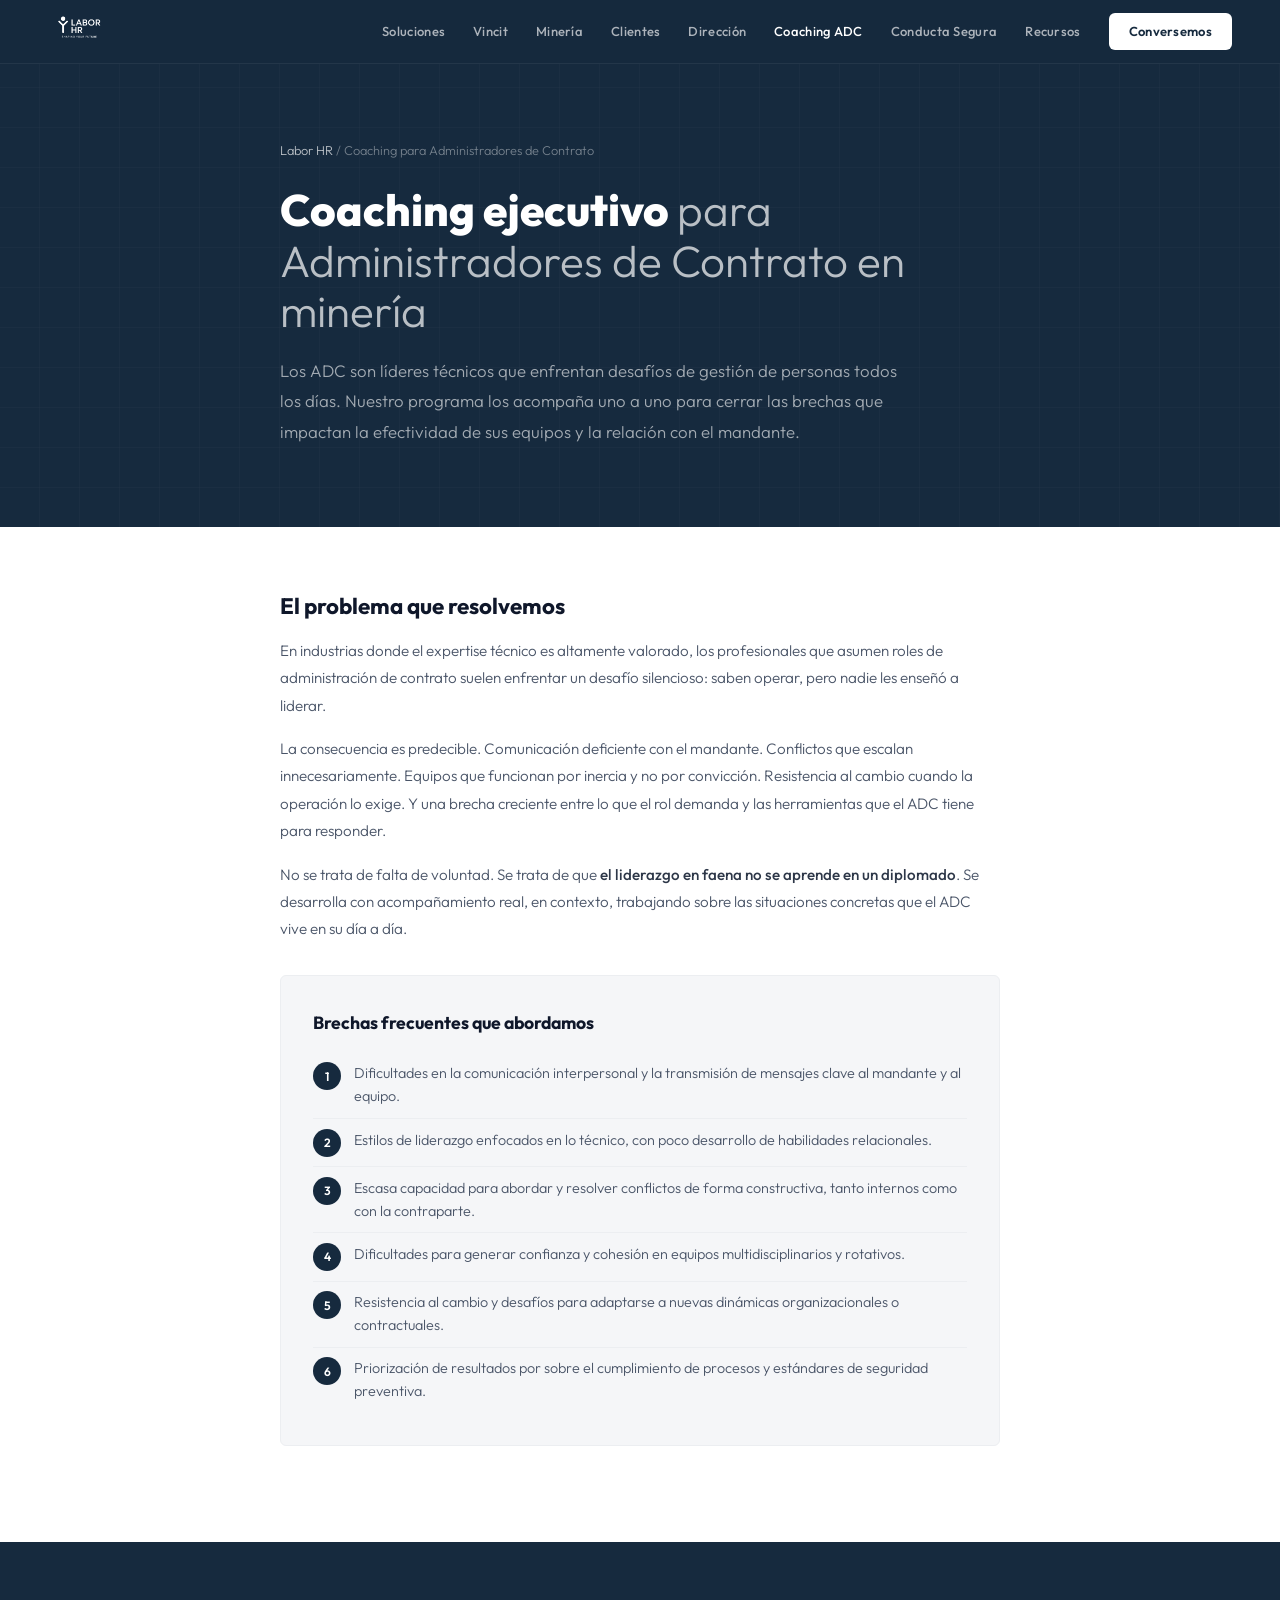
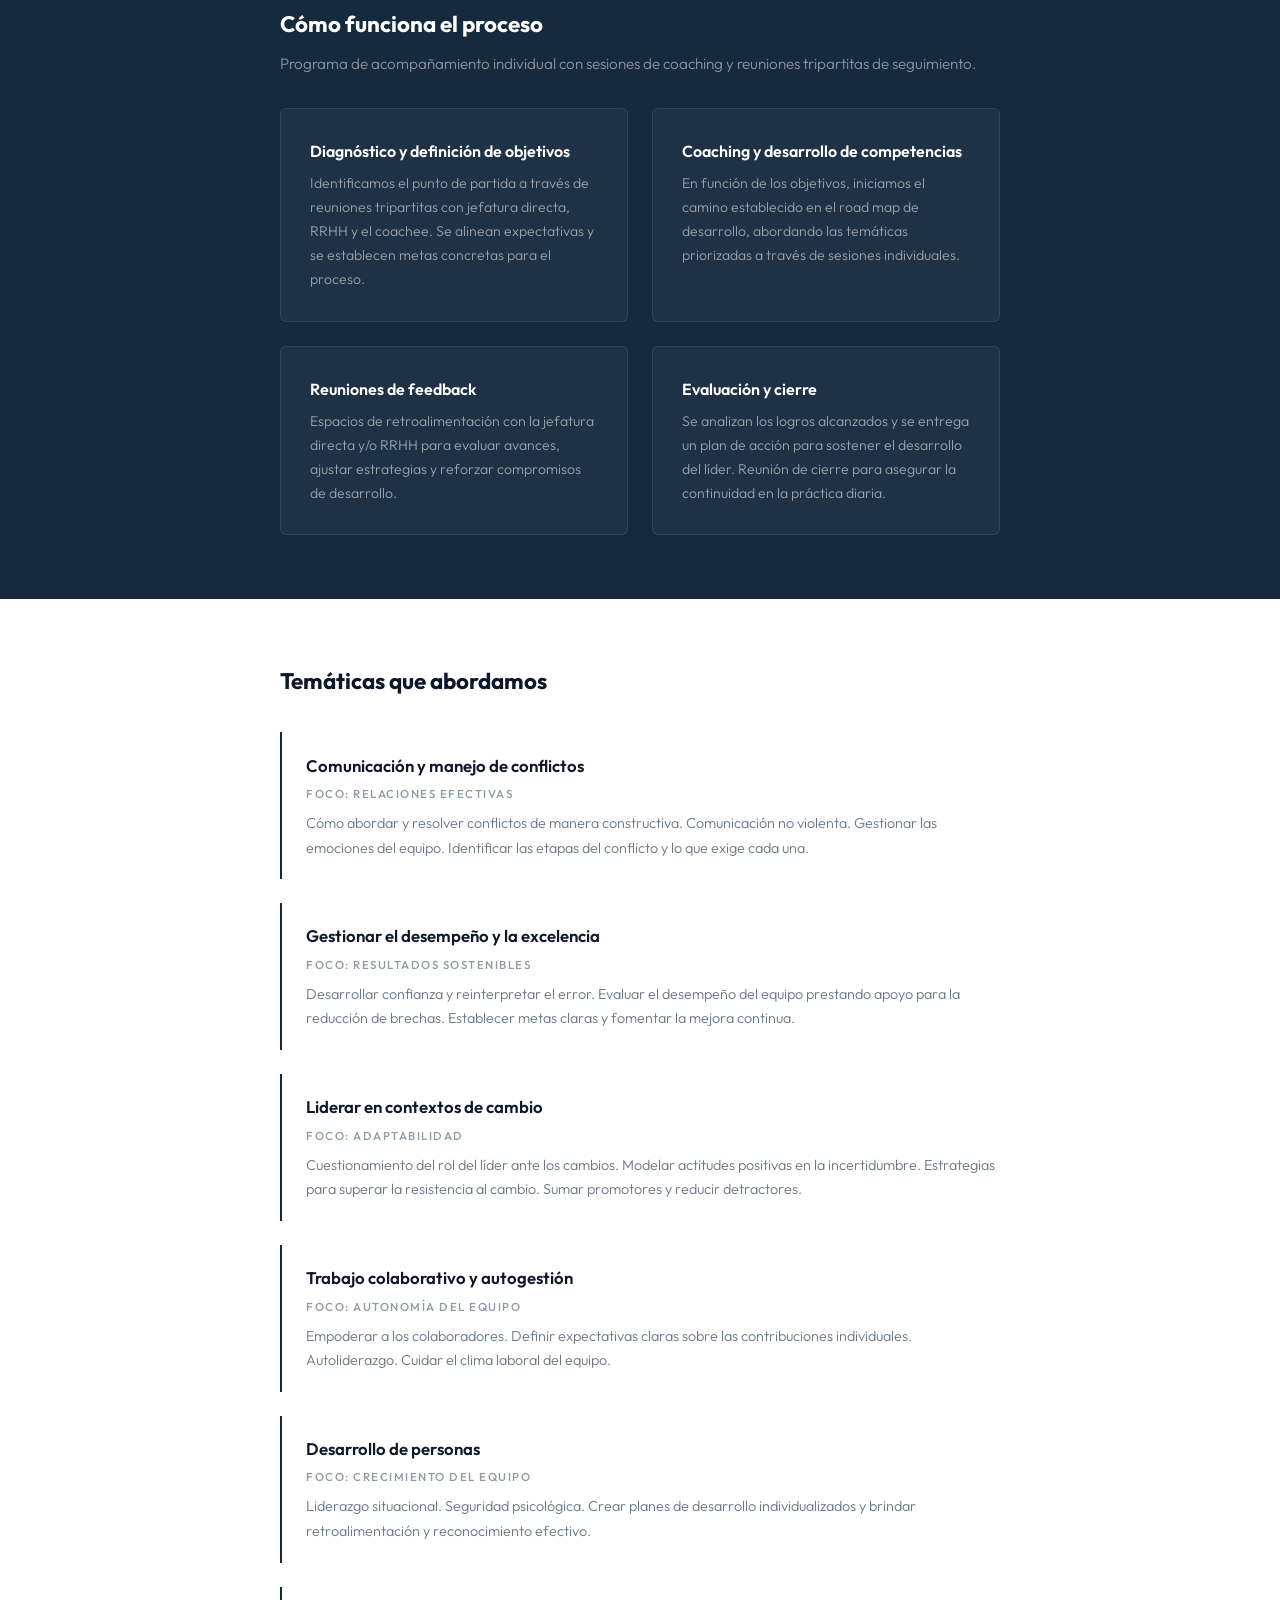
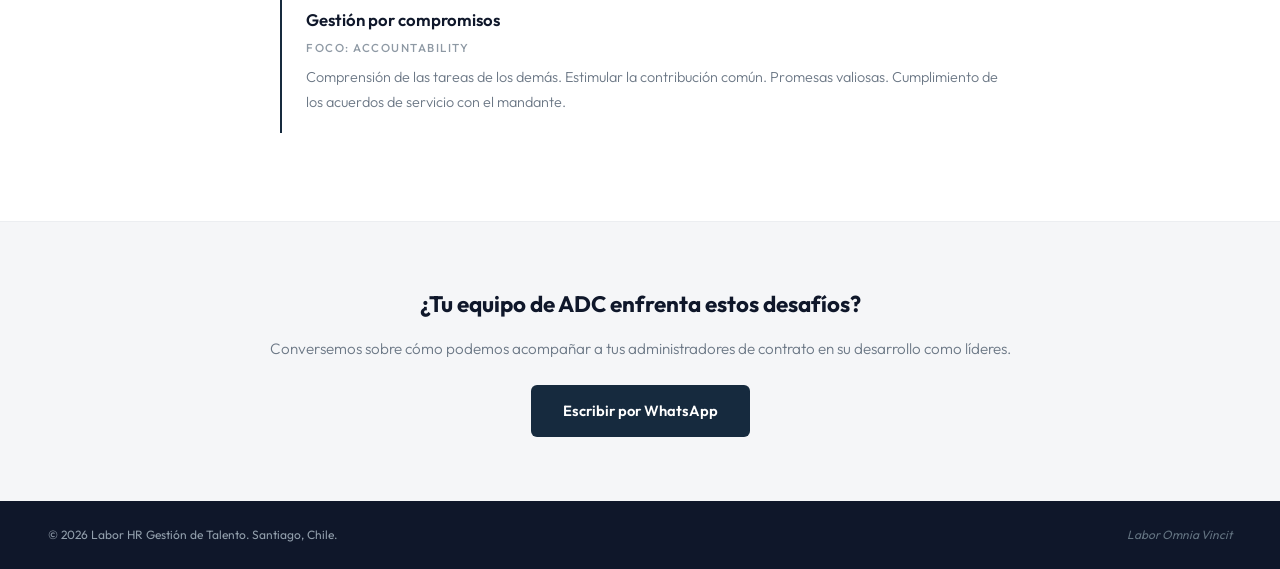
==== commit 99daba3b: "Vincit: página nueva, sección en el inicio y enlace en el menú Co-Authored-By: Claude Opus 5.5 <nore" ====
--- a/coaching-adc.html
+++ b/coaching-adc.html
@@ -158,7 +158,10 @@
             .content, .modulos, .cta-section { padding: 3rem 1.5rem; }
             .proceso { padding: 3rem 1.5rem; }
         }
-    </style>
+    /* Menú en una línea */
+.nav-links a { white-space: nowrap; }
+@media (max-width: 1180px) and (min-width: 641px) { .nav-links { gap: 14px; } .nav-links a { font-size: 12px; } .nav-links .nav-cta { padding: 8px 14px; } }
+</style>
 </head>
 <body>
 
@@ -169,6 +172,7 @@
   </button>
   <div class="nav-links">
     <a href="/#servicios">Soluciones</a>
+    <a href="vincit.html">Vincit</a>
     <a href="/#mineria">Minería</a>
     <a href="/#clientes">Clientes</a>
     <a href="/#director">Dirección</a>
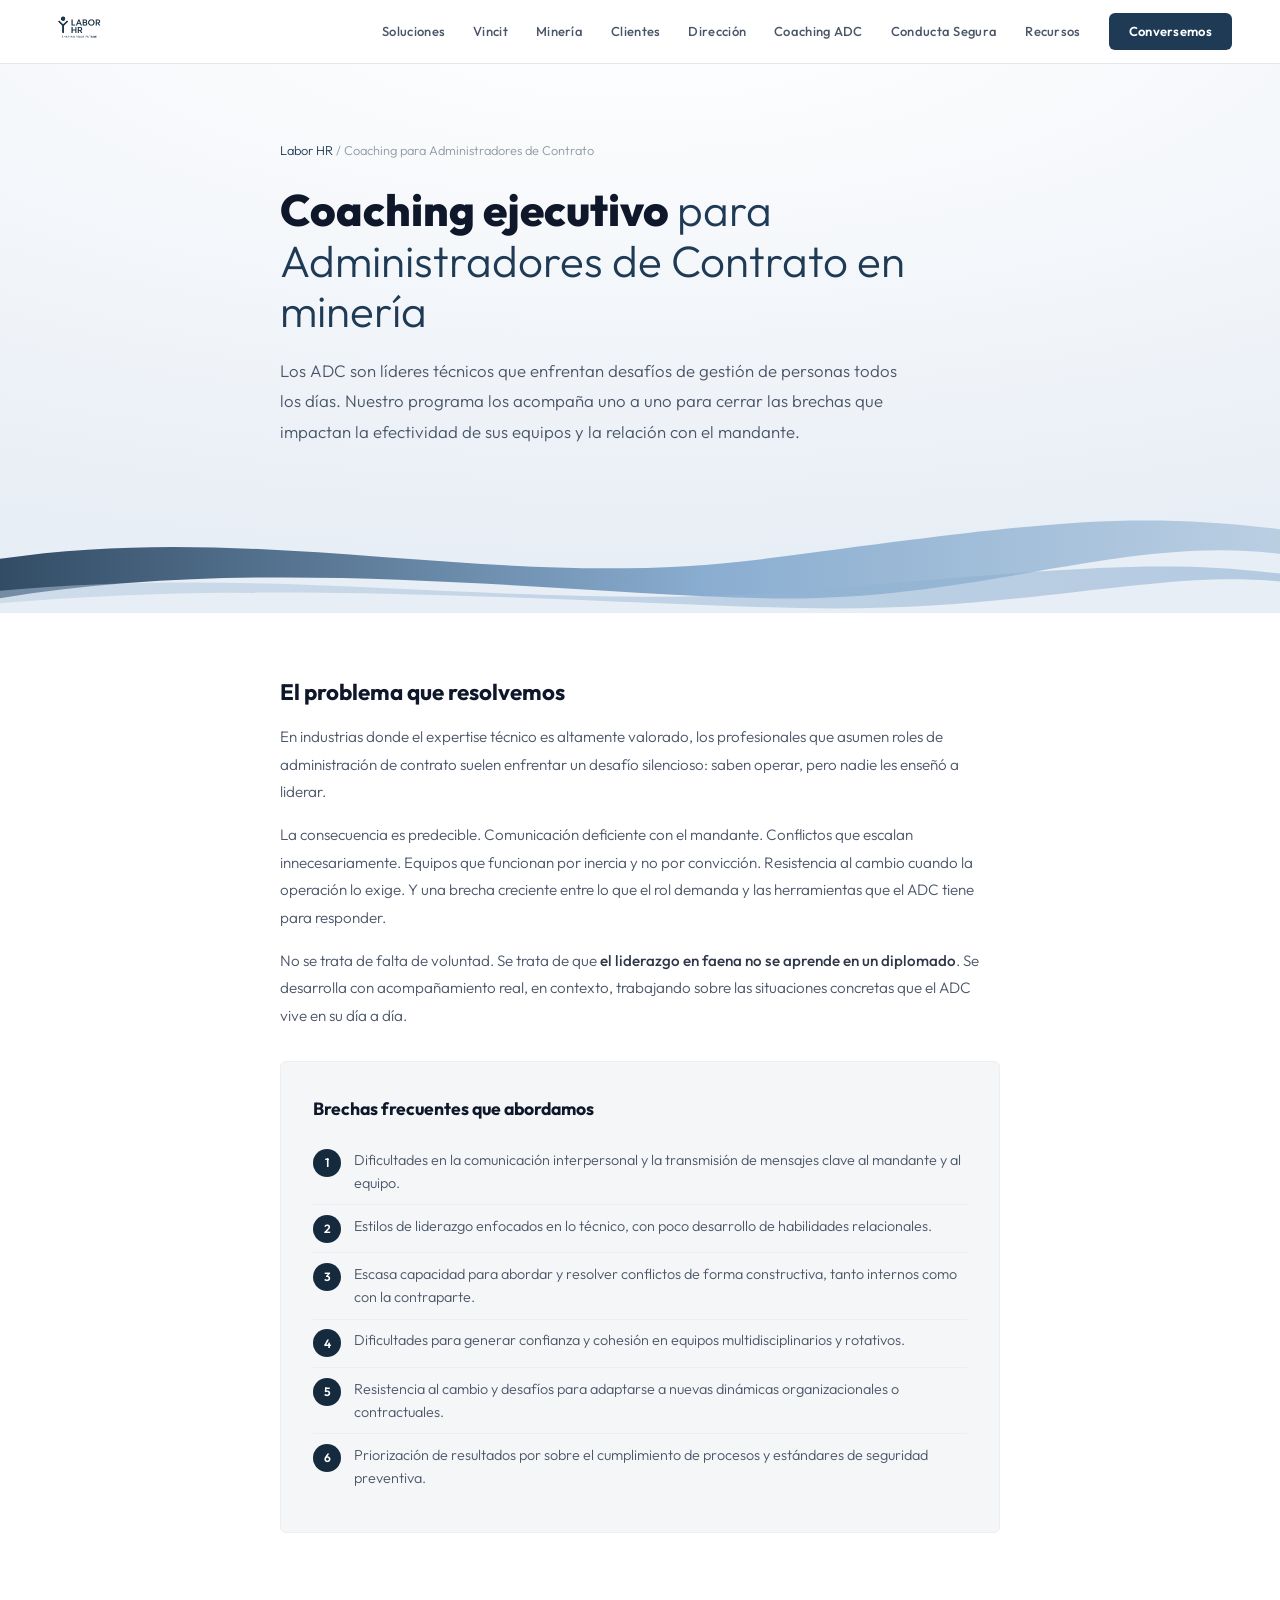
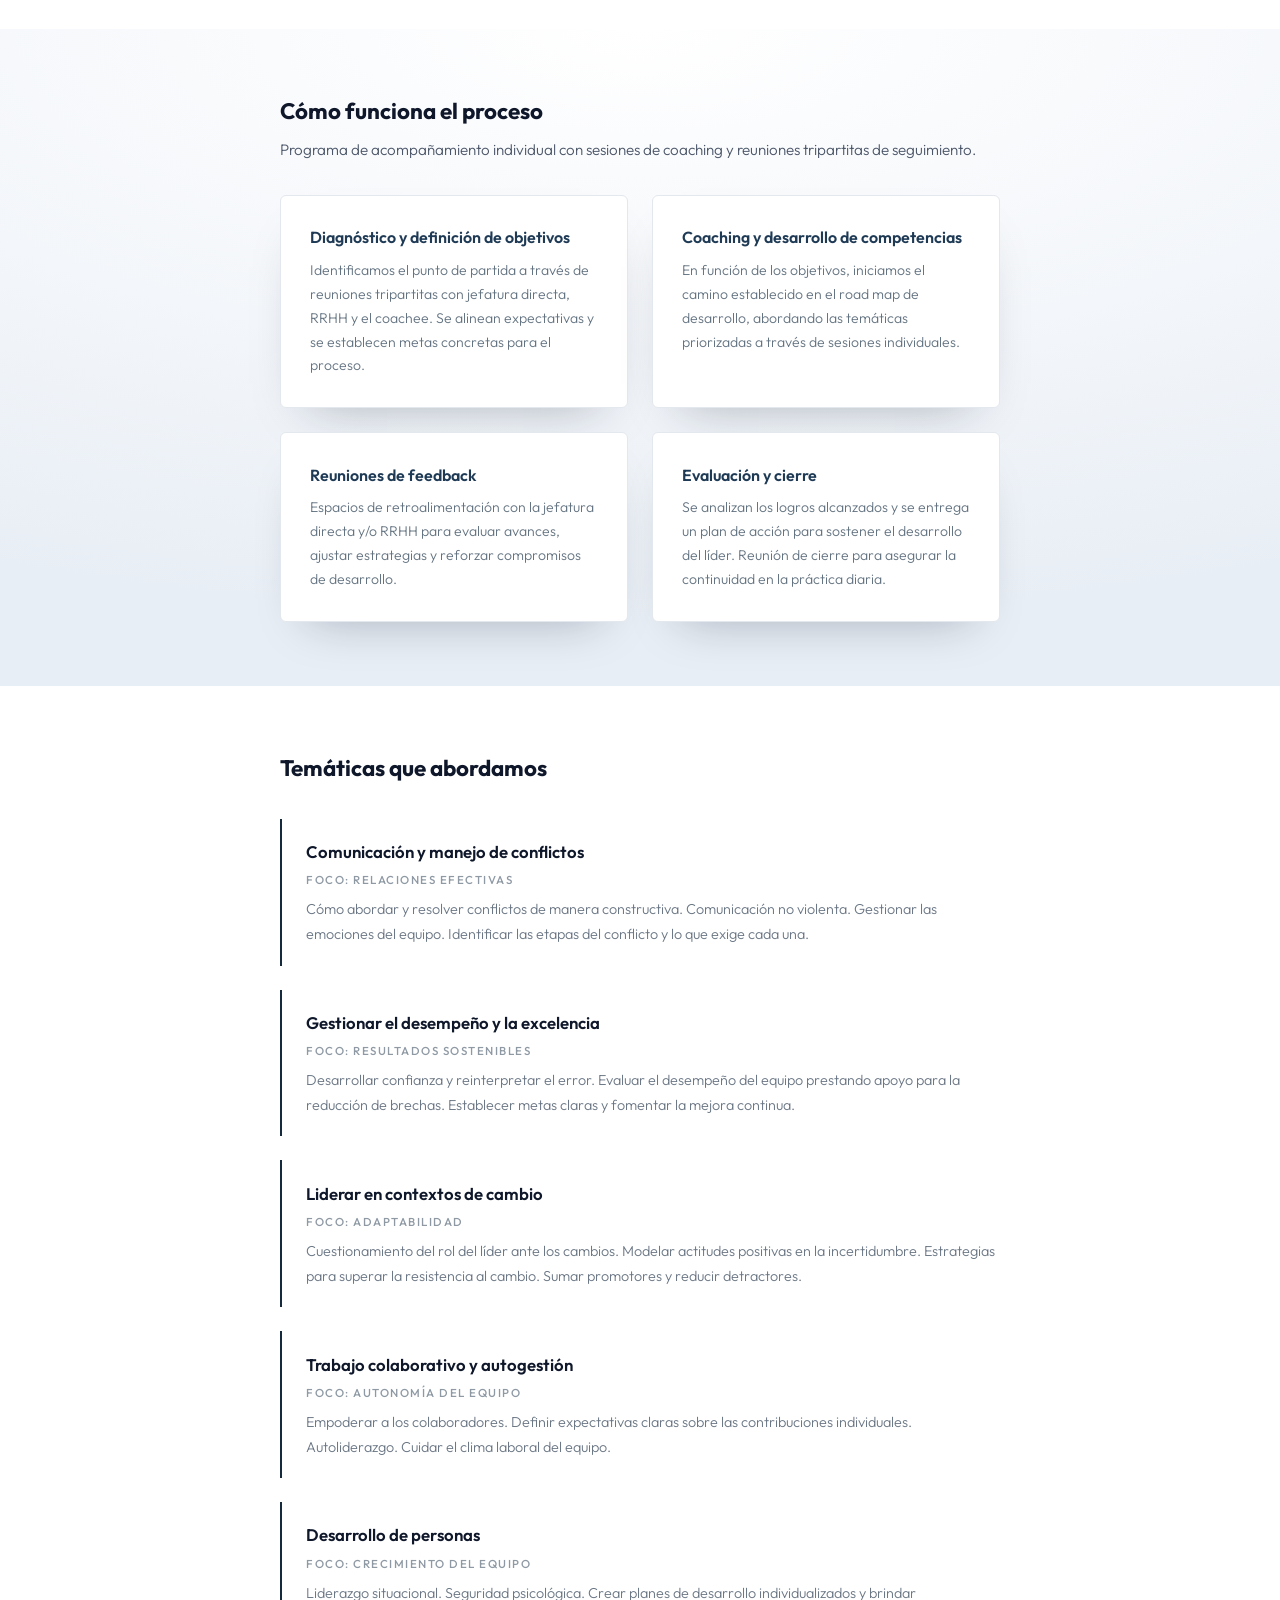
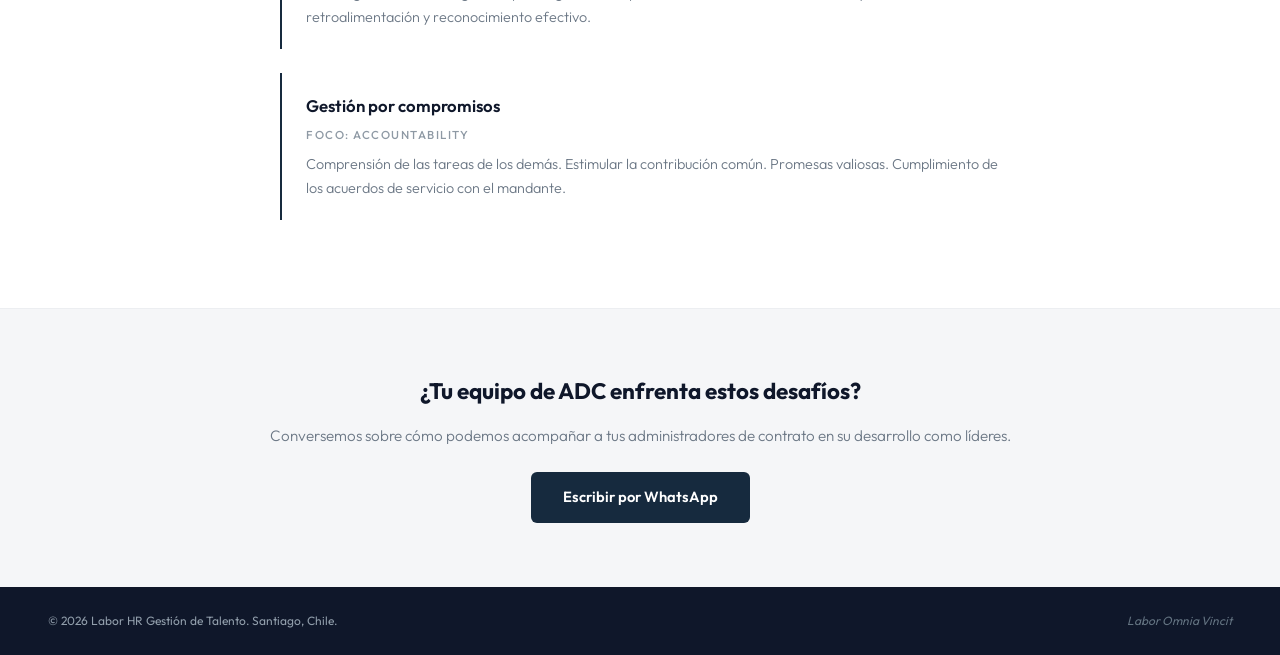
==== commit e88f54e5: "Estilo claro en Coaching ADC, Conducta Segura, Recursos y autodiagnósticos Co-Authored-By: Claude Op" ====
--- a/coaching-adc.html
+++ b/coaching-adc.html
@@ -162,6 +162,7 @@
 .nav-links a { white-space: nowrap; }
 @media (max-width: 1180px) and (min-width: 641px) { .nav-links { gap: 14px; } .nav-links a { font-size: 12px; } .nav-links .nav-cta { padding: 8px 14px; } }
 </style>
+<link rel="stylesheet" href="estilo-claro.css">
 </head>
 <body>
 
@@ -301,5 +302,6 @@
   <div class="footer-motto">Labor Omnia Vincit</div>
 </footer>
 
+<!-- Cloudflare Web Analytics --><script type='module' src='https://static.cloudflareinsights.com/beacon.min.js' data-cf-beacon='{"token": "b7498a34d8f34fffbbb4c86181ea65d8"}'></script><!-- End Cloudflare Web Analytics -->
 </body>
 </html>
--- a/estilo-claro.css
+++ b/estilo-claro.css
@@ -0,0 +1,131 @@
+/* ═══ Estilo claro con cintas (misma línea de los videos y piezas de Vincit) ═══
+   Se carga después del estilo de cada página y solo cambia colores y fondos. */
+:root {
+  --cl-navy: #1E3A55;
+  --cl-ink: #0F172A;
+  --cl-gray: #4A5568;
+  --cl-soft: #8E99A4;
+  --cl-sky: #B5CBE0;
+  --cl-sky2: #7FA6CC;
+  --cl-bg: radial-gradient(120% 90% at 50% 0%, #FFFFFF 0%, #F3F6FA 55%, #E8EEF5 100%);
+  --cl-card-shadow: 0 24px 50px -30px rgba(15,23,42,.35);
+  /* Cinta navy → celeste */
+  --cl-ribbon: url("data:image/svg+xml,%3Csvg xmlns='http://www.w3.org/2000/svg' viewBox='0 0 1440 260' preserveAspectRatio='none'%3E%3Cdefs%3E%3ClinearGradient id='g' x1='0' x2='1'%3E%3Cstop offset='0' stop-color='%231E3A55'/%3E%3Cstop offset='.55' stop-color='%237FA6CC'/%3E%3Cstop offset='1' stop-color='%23B5CBE0'/%3E%3C/linearGradient%3E%3ClinearGradient id='h' x1='0' x2='1'%3E%3Cstop offset='0' stop-color='%23B5CBE0'/%3E%3Cstop offset='1' stop-color='%237FA6CC'/%3E%3C/linearGradient%3E%3C/defs%3E%3Cpath d='M0 150 C 300 70, 560 220, 860 150 S 1260 50, 1440 90 L 1440 140 C 1260 100, 1100 240, 860 230 S 300 140, 0 230 Z' fill='url(%23g)' opacity='.9'/%3E%3Cpath d='M0 215 C 320 160, 600 260, 900 215 S 1300 150, 1440 180 L 1440 196 C 1300 170, 1150 260, 900 250 S 320 190, 0 240 Z' fill='url(%23h)' opacity='.5'/%3E%3C/svg%3E");
+  --cl-ribbon-soft: url("data:image/svg+xml,%3Csvg xmlns='http://www.w3.org/2000/svg' viewBox='0 0 1440 200' preserveAspectRatio='none'%3E%3Cdefs%3E%3ClinearGradient id='g' x1='0' x2='1'%3E%3Cstop offset='0' stop-color='%23B5CBE0'/%3E%3Cstop offset='1' stop-color='%237FA6CC'/%3E%3C/linearGradient%3E%3C/defs%3E%3Cpath d='M0 120 C 320 40, 620 180, 920 110 S 1300 40, 1440 70 L 1440 100 C 1300 80, 1150 200, 920 170 S 320 110, 0 170 Z' fill='url(%23g)' opacity='.55'/%3E%3C/svg%3E");
+}
+
+/* ─── Menú claro ─── */
+.nav { background: rgba(255,255,255,.92) !important; border-bottom: 1px solid #E3E8EE !important; }
+.nav-logo { filter: none !important; }
+.nav-links a { color: var(--cl-gray) !important; }
+.nav-links a:hover { color: var(--cl-navy) !important; }
+.nav-links .nav-cta { background: var(--cl-navy) !important; color: #fff !important; }
+.nav-links .nav-cta:hover { background: #142A3F !important; }
+.nav-toggle span { background: var(--cl-navy) !important; }
+@media (max-width: 640px) { .nav-links { background: #fff !important; border-top: 1px solid #E3E8EE !important; } }
+
+/* ─── Portadas claras con cinta ─── */
+.hero, .page-hero { background: var(--cl-bg) !important; }
+.hero::after, .page-hero::after {
+  content: ""; position: absolute; left: 0; right: 0; bottom: 0; height: clamp(110px, 16vw, 220px);
+  background: var(--cl-ribbon) center bottom / 100% 100% no-repeat; pointer-events: none;
+}
+.hero-topo, .hero-gradient, .hero-grid { display: none !important; }
+.hero-inner { z-index: 1; }
+.hero-eyebrow, .breadcrumb { color: var(--cl-soft) !important; }
+.breadcrumb a { color: var(--cl-navy) !important; }
+.hero h1, .page-hero h1 { color: var(--cl-ink) !important; }
+.hero h1 em, .page-hero h1 em { color: var(--cl-navy) !important; }
+.hero-sub, .hero .lead, .hero-by, .page-hero p { color: var(--cl-gray) !important; }
+.hero-logo { filter: none !important; }
+.hero .btn-outline { color: var(--cl-navy) !important; border: 1px solid rgba(30,58,85,.35) !important; }
+.hero .btn-outline:hover { background: rgba(30,58,85,.06) !important; }
+.hero .btn-white { background: var(--cl-navy) !important; color: #fff !important; }
+.hero .btn-white:hover { background: #142A3F !important; }
+
+/* ─── Inicio: franja de Vincit en celeste suave ─── */
+.vincit-band { background: linear-gradient(135deg, #EEF3F8, #E2EBF4) !important; position: relative; overflow: hidden; }
+.vincit-band::after {
+  content: ""; position: absolute; left: 0; right: 0; bottom: 0; height: 120px;
+  background: var(--cl-ribbon-soft) center bottom / 100% 100% no-repeat; pointer-events: none;
+}
+.vincit-inner { position: relative; z-index: 1; }
+.vincit-tag { color: var(--cl-navy) !important; border-color: rgba(30,58,85,.25) !important; background: #fff; }
+.vincit-by { color: var(--cl-gray) !important; }
+.vincit-band h2 { color: var(--cl-ink) !important; }
+.vincit-band p { color: var(--cl-gray) !important; }
+.vincit-mod { background: #fff !important; border: 1px solid #E3E8EE !important; box-shadow: var(--cl-card-shadow); }
+.vincit-mod b { color: var(--cl-navy) !important; }
+.vincit-mod span { color: var(--cl-gray) !important; }
+.vincit-btn { background: var(--cl-navy) !important; color: #fff !important; }
+.vincit-btn:hover { background: #142A3F !important; }
+
+/* ─── Inicio: tarjetas destacadas blancas con borde navy ─── */
+.srv-card.srv-featured { background: #fff !important; border: 1px solid #E3E8EE !important; border-top: 4px solid var(--cl-navy) !important; box-shadow: var(--cl-card-shadow); }
+.srv-featured .srv-icon { background: linear-gradient(135deg, var(--cl-navy), var(--cl-sky2)) !important; }
+.srv-featured .srv-icon svg { stroke: #fff !important; }
+.srv-featured h3 { color: var(--cl-ink) !important; }
+.srv-featured p { color: #637381 !important; }
+.srv-featured .srv-tag { background: #EEF3F8 !important; color: var(--cl-navy) !important; }
+.srv-featured .srv-link { color: var(--cl-navy) !important; border-color: var(--cl-sky) !important; }
+
+/* ─── Inicio: minería en gris muy claro ─── */
+.mining { background: var(--cl-bg) !important; }
+.mining-topo { display: none !important; }
+.mining .section-eyebrow { color: var(--cl-soft) !important; }
+.mining .section-title { color: var(--cl-ink) !important; }
+.mining .section-desc { color: var(--cl-gray) !important; }
+.mining-card { background: #fff !important; border: 1px solid #E3E8EE !important; box-shadow: var(--cl-card-shadow); }
+.mining-card h3 { color: var(--cl-ink) !important; }
+.mining-card p { color: #637381 !important; }
+.mining-card .srv-tag { background: #EEF3F8 !important; color: var(--cl-navy) !important; }
+.mining-card .srv-link { color: var(--cl-navy) !important; border-color: var(--cl-sky) !important; }
+
+/* ─── Vincit: "Por qué Vincit" en claro ─── */
+.why { background: var(--cl-bg) !important; color: var(--cl-ink) !important; }
+.why h2 { color: var(--cl-ink) !important; }
+.why .desc { color: var(--cl-gray) !important; }
+.why .eyebrow, .why .tag, .why .sec-label { color: var(--cl-soft) !important; }
+.why-card { background: #fff !important; border: 1px solid #E3E8EE !important; box-shadow: var(--cl-card-shadow); }
+.why-card h4 { color: var(--cl-navy) !important; }
+.why-card p { color: #637381 !important; }
+
+/* ─── Cierre: queda navy (como el final de los videos), con una cinta ─── */
+.contact { position: relative; overflow: hidden; background: radial-gradient(90% 140% at 85% 0%, #24486A 0%, #1E3A55 45%, #142A3F 100%) !important; }
+.contact::after {
+  content: ""; position: absolute; left: 0; right: 0; bottom: 0; height: 110px;
+  background: var(--cl-ribbon-soft) center bottom / 100% 100% no-repeat; opacity: .6; pointer-events: none;
+}
+.contact > * { position: relative; z-index: 1; }
+
+/* ─── Coaching ADC: "Proceso" en claro ─── */
+.proceso { background: var(--cl-bg) !important; color: var(--cl-ink) !important; }
+.proceso h2 { color: var(--cl-ink) !important; }
+.proceso .subtitle { color: var(--cl-gray) !important; }
+.proceso-step { background: #fff !important; border: 1px solid #E3E8EE !important; box-shadow: var(--cl-card-shadow); }
+.proceso-step h4 { color: var(--cl-navy) !important; }
+.proceso-step p { color: #637381 !important; }
+
+/* ─── Conducta Segura: "Ejes" en claro ─── */
+.ejes { background: var(--cl-bg) !important; color: var(--cl-ink) !important; }
+.ejes h2 { color: var(--cl-ink) !important; }
+.ejes .subtitle { color: var(--cl-gray) !important; }
+.eje-card { background: #fff !important; border: 1px solid #E3E8EE !important; box-shadow: var(--cl-card-shadow); }
+.eje-card h4 { color: var(--cl-navy) !important; }
+.eje-card p { color: #637381 !important; }
+
+/* ─── Portadas de páginas internas: título y texto ─── */
+.hero p, .page-hero .lead { color: var(--cl-gray) !important; }
+.hero-inner, .page-hero-inner { position: relative; z-index: 1; }
+
+/* ─── Autoevaluación DS44: encabezado claro ─── */
+.header { background: #fff !important; border-bottom: 1px solid #E3E8EE; }
+.header-logo { filter: none !important; }
+.header-sep { background: rgba(30,58,85,.2) !important; }
+.header-title { color: var(--cl-navy) !important; }
+.header-name { color: var(--cl-gray) !important; }
+.header-badge { background: #EEF3F8 !important; color: var(--cl-navy) !important; }
+
+/* ─── Portadas internas: espacio para que la cinta no tape el texto ─── */
+.page-hero, .hero:has(.hero-grid) { padding-bottom: clamp(120px, 13vw, 190px) !important; }
+.page-hero::after, .hero:has(.hero-grid)::after { height: clamp(80px, 10vw, 150px); }
